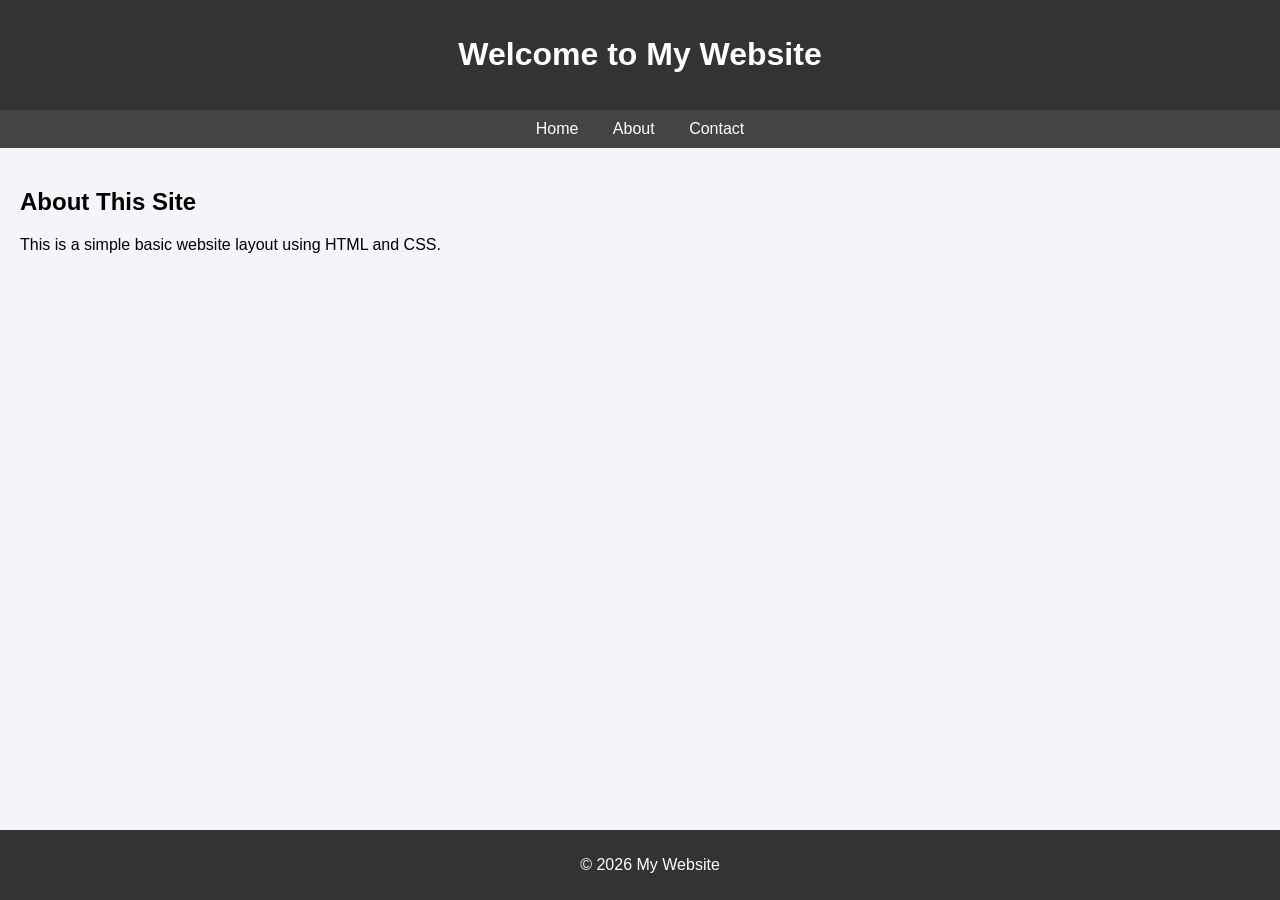
==== index.html @ cf583112 "Add basic HTML structure for website" ====
<!DOCTYPE html>
<html lang="en">
<head>
  <meta charset="UTF-8">
  <meta name="viewport" content="width=device-width, initial-scale=1.0">
  <title>My Basic Website</title>
  <style>
    body {
      font-family: Arial, sans-serif;
      margin: 0;
      background-color: #f4f4f9;
    }
    header {
      background: #333;
      color: #fff;
      padding: 15px;
      text-align: center;
    }
    nav {
      background: #444;
      padding: 10px;
      text-align: center;
    }
    nav a {
      color: #fff;
      margin: 0 15px;
      text-decoration: none;
    }
    nav a:hover {
      text-decoration: underline;
    }
    main {
      padding: 20px;
    }
    footer {
      background: #333;
      color: #fff;
      text-align: center;
      padding: 10px;
      position: fixed;
      bottom: 0;
      width: 100%;
    }
  </style>
</head>
<body>
  <header>
    <h1>Welcome to My Website</h1>
  </header>
  <nav>
    <a href="#">Home</a>
    <a href="#">About</a>
    <a href="#">Contact</a>
  </nav>
  <main>
    <h2>About This Site</h2>
    <p>This is a simple basic website layout using HTML and CSS.</p>
  </main>
  <footer>
    <p>&copy; 2026 My Website</p>
  </footer>
</body>
</html>
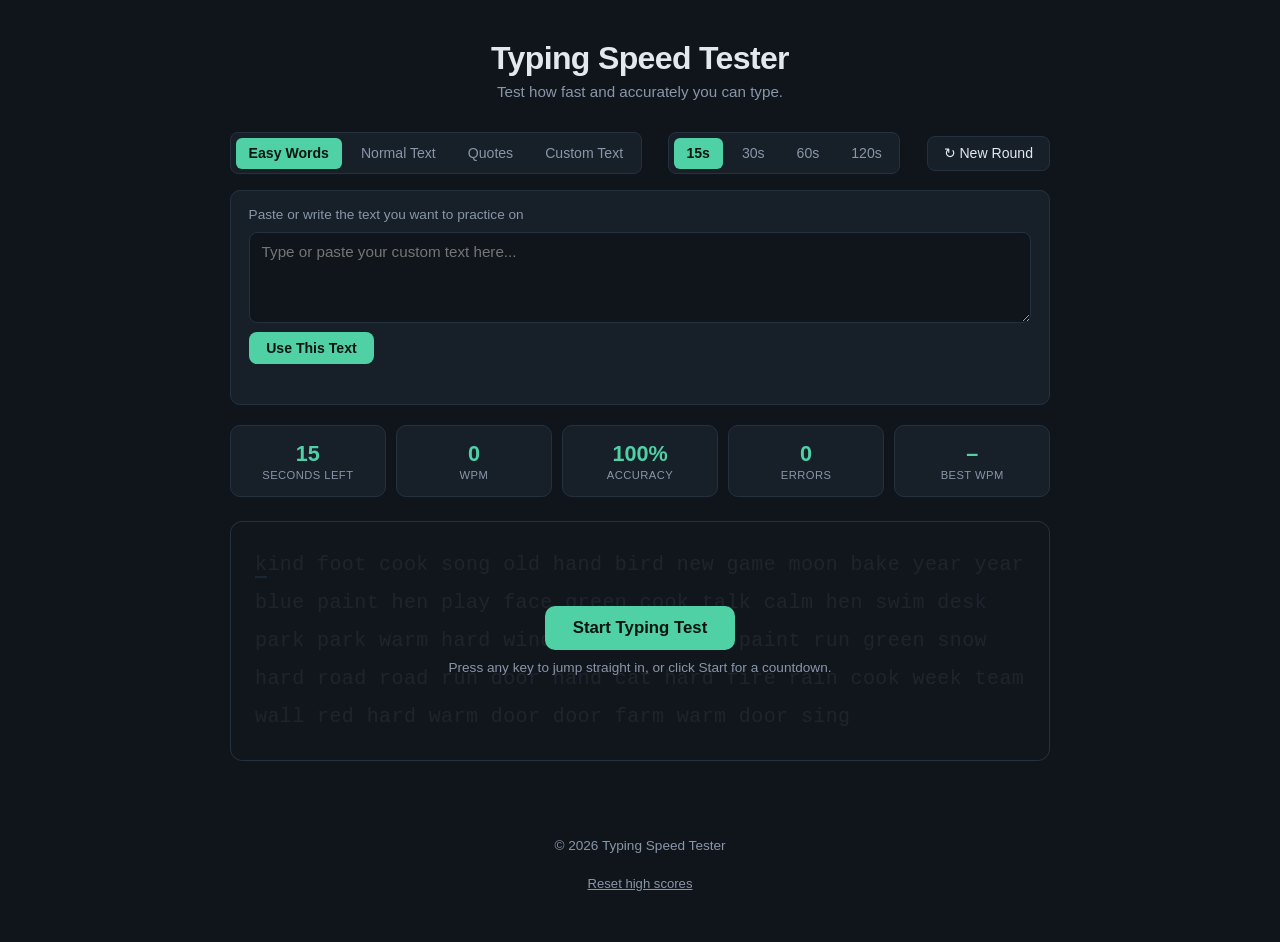
==== commit bd5a1369: "Optimization updated" ====
--- a/index.html
+++ b/index.html
@@ -3,61 +3,102 @@
 <head>
   <meta charset="UTF-8">
   <meta name="viewport" content="width=device-width, initial-scale=1.0">
-  <title>My Basic Website</title>
-  <style>
-    body {
-      font-family: Arial, sans-serif;
-      margin: 0;
-      background-color: #f4f4f9;
-    }
-    header {
-      background: #333;
-      color: #fff;
-      padding: 15px;
-      text-align: center;
-    }
-    nav {
-      background: #444;
-      padding: 10px;
-      text-align: center;
-    }
-    nav a {
-      color: #fff;
-      margin: 0 15px;
-      text-decoration: none;
-    }
-    nav a:hover {
-      text-decoration: underline;
-    }
-    main {
-      padding: 20px;
-    }
-    footer {
-      background: #333;
-      color: #fff;
-      text-align: center;
-      padding: 10px;
-      position: fixed;
-      bottom: 0;
-      width: 100%;
-    }
-  </style>
+  <title>Typing Speed Tester</title>
+  <link rel="stylesheet" href="style.css">
 </head>
 <body>
   <header>
-    <h1>Welcome to My Website</h1>
+    <h1>Typing Speed Tester</h1>
+    <p class="subtitle">Test how fast and accurately you can type.</p>
   </header>
-  <nav>
-    <a href="#">Home</a>
-    <a href="#">About</a>
-    <a href="#">Contact</a>
-  </nav>
+
   <main>
-    <h2>About This Site</h2>
-    <p>This is a simple basic website layout using HTML and CSS.</p>
+    <section class="setup-panel" aria-label="Test setup">
+      <div class="mode-select" id="mode-select" role="group" aria-label="Select typing mode">
+        <button class="mode-btn active" data-mode="easy" aria-pressed="true">Easy Words</button>
+        <button class="mode-btn" data-mode="normal" aria-pressed="false">Normal Text</button>
+        <button class="mode-btn" data-mode="quotes" aria-pressed="false">Quotes</button>
+        <button class="mode-btn" data-mode="custom" aria-pressed="false">Custom Text</button>
+      </div>
+
+      <div class="time-select" id="time-select" role="group" aria-label="Select time limit">
+        <button class="time-btn active" data-time="15" aria-pressed="true">15s</button>
+        <button class="time-btn" data-time="30" aria-pressed="false">30s</button>
+        <button class="time-btn" data-time="60" aria-pressed="false">60s</button>
+        <button class="time-btn" data-time="120" aria-pressed="false">120s</button>
+      </div>
+
+      <button id="restart-btn" title="Generate a new round">&#8635; New Round</button>
+    </section>
+
+    <section class="custom-panel" id="custom-panel" hidden>
+      <label for="custom-text-input">Paste or write the text you want to practice on</label>
+      <textarea id="custom-text-input" rows="4" placeholder="Type or paste your custom text here..."></textarea>
+      <button id="load-custom-btn">Use This Text</button>
+      <p class="field-hint" id="custom-hint" role="status"></p>
+    </section>
+
+    <section class="stats" aria-label="Live statistics">
+      <div class="stat">
+        <span class="stat-value" id="time-left">15</span>
+        <span class="stat-label" id="time-label">Seconds Left</span>
+      </div>
+      <div class="stat">
+        <span class="stat-value" id="wpm">0</span>
+        <span class="stat-label">WPM</span>
+      </div>
+      <div class="stat">
+        <span class="stat-value" id="accuracy">100%</span>
+        <span class="stat-label">Accuracy</span>
+      </div>
+      <div class="stat">
+        <span class="stat-value" id="errors">0</span>
+        <span class="stat-label">Errors</span>
+      </div>
+      <div class="stat">
+        <span class="stat-value" id="best-wpm">&ndash;</span>
+        <span class="stat-label">Best WPM</span>
+      </div>
+    </section>
+
+    <div id="sr-status" class="sr-only" role="status" aria-live="polite"></div>
+
+    <section class="typing-area" aria-label="Typing area">
+      <div class="text-wrapper" id="text-wrapper">
+        <p id="text-display" aria-hidden="true"></p>
+        <p id="quote-author" class="quote-author" hidden></p>
+        <label class="sr-only" for="text-input">Typing input. Type the displayed text as accurately as you can.</label>
+        <textarea id="text-input" spellcheck="false" autocomplete="off" autocapitalize="off" aria-describedby="sr-status"></textarea>
+
+        <div class="idle-overlay" id="idle-overlay">
+          <button id="start-btn" class="start-btn">Start Typing Test</button>
+          <p class="hint">Press any key to jump straight in, or click Start for a countdown.</p>
+        </div>
+
+        <div class="countdown-overlay" id="countdown-overlay" hidden aria-hidden="true">
+          <span id="countdown-number">3</span>
+        </div>
+      </div>
+    </section>
+
+    <section class="result" id="result" hidden aria-live="assertive">
+      <h2>Results</h2>
+      <p class="new-best-badge" id="new-best-badge" hidden>New Best!</p>
+      <div class="result-grid">
+        <div><span id="result-wpm">0</span><small>WPM</small></div>
+        <div><span id="result-accuracy">0%</span><small>Accuracy</small></div>
+        <div><span id="result-errors">0</span><small>Errors</small></div>
+        <div><span id="result-best">0</span><small>Best WPM</small></div>
+      </div>
+      <button id="try-again-btn">Try Again</button>
+    </section>
   </main>
+
   <footer>
-    <p>&copy; 2026 My Website</p>
+    <p>&copy; 2026 Typing Speed Tester</p>
+    <button id="reset-scores-btn" class="link-btn">Reset high scores</button>
   </footer>
+
+  <script src="script.js"></script>
 </body>
 </html>
--- a/style.css
+++ b/style.css
@@ -0,0 +1,468 @@
+:root {
+  --bg: #10151c;
+  --surface: #171f29;
+  --surface-raised: #1e2733;
+  --border: #263140;
+  --text: #e3e8ef;
+  --muted: #8996a8;
+  --accent: #4fd1a5;
+  --accent-strong: #38b98c;
+  --error: #f16565;
+  --correct: #4fd1a5;
+  --caret: #4fa8f1;
+  --focus-ring: #7cc7ff;
+}
+
+* {
+  box-sizing: border-box;
+}
+
+body {
+  margin: 0;
+  min-height: 100vh;
+  background: var(--bg);
+  color: var(--text);
+  font-family: "Segoe UI", Roboto, Helvetica, Arial, sans-serif;
+  display: flex;
+  flex-direction: column;
+  align-items: center;
+  padding: 2.5rem 1.25rem 3rem;
+}
+
+.sr-only {
+  position: absolute;
+  width: 1px;
+  height: 1px;
+  padding: 0;
+  margin: -1px;
+  overflow: hidden;
+  clip: rect(0, 0, 0, 0);
+  white-space: nowrap;
+  border: 0;
+}
+
+a:focus-visible,
+button:focus-visible,
+textarea:focus-visible,
+[tabindex]:focus-visible {
+  outline: 3px solid var(--focus-ring);
+  outline-offset: 2px;
+}
+
+header {
+  text-align: center;
+  margin-bottom: 2rem;
+}
+
+header h1 {
+  margin: 0 0 0.4rem;
+  font-size: 2rem;
+  letter-spacing: -0.02em;
+}
+
+.subtitle {
+  margin: 0;
+  color: var(--muted);
+  font-size: 0.95rem;
+}
+
+main {
+  width: 100%;
+  max-width: 820px;
+}
+
+.setup-panel {
+  display: flex;
+  align-items: center;
+  justify-content: space-between;
+  gap: 0.75rem;
+  margin-bottom: 1rem;
+  flex-wrap: wrap;
+}
+
+.mode-select,
+.time-select {
+  display: flex;
+  gap: 0.4rem;
+  background: var(--surface);
+  border: 1px solid var(--border);
+  border-radius: 8px;
+  padding: 0.3rem;
+  flex-wrap: wrap;
+}
+
+.mode-btn,
+.time-btn {
+  background: transparent;
+  border: none;
+  color: var(--muted);
+  padding: 0.45rem 0.8rem;
+  border-radius: 6px;
+  font-size: 0.88rem;
+  cursor: pointer;
+  transition: background 0.15s ease, color 0.15s ease;
+}
+
+.mode-btn:hover,
+.time-btn:hover {
+  color: var(--text);
+  background: rgba(255, 255, 255, 0.04);
+}
+
+.mode-btn.active,
+.time-btn.active {
+  background: var(--accent);
+  color: #0b1410;
+  font-weight: 600;
+}
+
+#restart-btn {
+  background: var(--surface);
+  border: 1px solid var(--border);
+  color: var(--text);
+  padding: 0.55rem 1rem;
+  border-radius: 8px;
+  cursor: pointer;
+  font-size: 0.88rem;
+  transition: border-color 0.15s ease, transform 0.1s ease;
+}
+
+#restart-btn:hover {
+  border-color: var(--accent);
+}
+
+#restart-btn:active {
+  transform: scale(0.97);
+}
+
+.custom-panel {
+  background: var(--surface);
+  border: 1px solid var(--border);
+  border-radius: 10px;
+  padding: 1rem 1.1rem;
+  margin-bottom: 1.25rem;
+  display: flex;
+  flex-direction: column;
+  gap: 0.6rem;
+}
+
+.custom-panel label {
+  font-size: 0.85rem;
+  color: var(--muted);
+}
+
+.custom-panel textarea {
+  width: 100%;
+  resize: vertical;
+  min-height: 5rem;
+  background: var(--bg);
+  border: 1px solid var(--border);
+  border-radius: 8px;
+  color: var(--text);
+  font-family: inherit;
+  font-size: 0.95rem;
+  padding: 0.65rem 0.75rem;
+}
+
+.custom-panel button {
+  align-self: flex-start;
+  background: var(--accent);
+  border: none;
+  color: #0b1410;
+  font-weight: 600;
+  padding: 0.5rem 1.1rem;
+  border-radius: 8px;
+  cursor: pointer;
+  font-size: 0.88rem;
+}
+
+.field-hint {
+  margin: 0;
+  font-size: 0.82rem;
+  color: var(--muted);
+  min-height: 1.1em;
+}
+
+.stats {
+  display: grid;
+  grid-template-columns: repeat(5, 1fr);
+  gap: 0.65rem;
+  margin-bottom: 1.5rem;
+}
+
+.stat {
+  background: var(--surface);
+  border: 1px solid var(--border);
+  border-radius: 10px;
+  padding: 0.9rem 0.4rem;
+  text-align: center;
+}
+
+.stat-value {
+  display: block;
+  font-size: 1.35rem;
+  font-weight: 700;
+  color: var(--accent);
+}
+
+.stat-label {
+  display: block;
+  font-size: 0.7rem;
+  color: var(--muted);
+  margin-top: 0.15rem;
+  text-transform: uppercase;
+  letter-spacing: 0.04em;
+}
+
+.typing-area {
+  margin-bottom: 1.5rem;
+}
+
+.text-wrapper {
+  position: relative;
+  background: var(--surface);
+  border: 1px solid var(--border);
+  border-radius: 12px;
+  padding: 1.5rem;
+  cursor: text;
+  transition: border-color 0.15s ease;
+}
+
+.text-wrapper:focus-within {
+  border-color: var(--caret);
+}
+
+.text-wrapper.disabled {
+  opacity: 0.5;
+  pointer-events: none;
+}
+
+#text-display {
+  margin: 0;
+  font-family: "Consolas", "Courier New", monospace;
+  font-size: 1.25rem;
+  line-height: 1.9;
+  letter-spacing: 0.02em;
+  color: var(--muted);
+  user-select: none;
+}
+
+#text-display .char {
+  border-bottom: 2px solid transparent;
+}
+
+#text-display .char.correct {
+  color: var(--correct);
+}
+
+#text-display .char.incorrect {
+  color: var(--error);
+  text-decoration: underline;
+  text-decoration-color: var(--error);
+}
+
+#text-display .char.current {
+  border-bottom: 2px solid var(--caret);
+}
+
+.quote-author {
+  margin: 0.75rem 0 0;
+  color: var(--muted);
+  font-style: italic;
+  font-size: 0.9rem;
+  text-align: right;
+}
+
+#text-input {
+  position: absolute;
+  opacity: 0;
+  width: 1px;
+  height: 1px;
+  top: 0;
+  left: 0;
+  resize: none;
+}
+
+.idle-overlay,
+.countdown-overlay {
+  position: absolute;
+  inset: 0;
+  border-radius: 12px;
+  background: rgba(16, 21, 28, 0.88);
+  display: flex;
+  flex-direction: column;
+  align-items: center;
+  justify-content: center;
+  gap: 0.6rem;
+  text-align: center;
+  padding: 1rem;
+}
+
+.idle-overlay[hidden],
+.countdown-overlay[hidden] {
+  display: none;
+}
+
+.start-btn {
+  background: var(--accent);
+  border: none;
+  color: #0b1410;
+  font-weight: 700;
+  padding: 0.75rem 1.75rem;
+  border-radius: 10px;
+  cursor: pointer;
+  font-size: 1.05rem;
+}
+
+.start-btn:hover {
+  background: var(--accent-strong);
+}
+
+.idle-overlay .hint {
+  margin: 0;
+  color: var(--muted);
+  font-size: 0.85rem;
+  max-width: 26rem;
+}
+
+.countdown-overlay #countdown-number {
+  font-size: 4rem;
+  font-weight: 800;
+  color: var(--accent);
+}
+
+.result {
+  margin-top: 1.5rem;
+  background: var(--surface);
+  border: 1px solid var(--border);
+  border-radius: 12px;
+  padding: 1.75rem;
+  text-align: center;
+}
+
+.result h2 {
+  margin: 0 0 0.5rem;
+}
+
+.new-best-badge {
+  display: inline-block;
+  margin: 0 0 1rem;
+  background: var(--accent);
+  color: #0b1410;
+  font-weight: 700;
+  font-size: 0.8rem;
+  text-transform: uppercase;
+  letter-spacing: 0.06em;
+  padding: 0.3rem 0.8rem;
+  border-radius: 999px;
+}
+
+.new-best-badge[hidden] {
+  display: none;
+}
+
+.result-grid {
+  display: flex;
+  justify-content: center;
+  gap: 2rem;
+  margin-bottom: 1.5rem;
+  flex-wrap: wrap;
+}
+
+.result-grid div {
+  background: var(--surface-raised);
+  border: 1px solid var(--border);
+  border-radius: 10px;
+  padding: 1rem 1.5rem;
+  display: flex;
+  flex-direction: column;
+  min-width: 6.5rem;
+}
+
+.result-grid span {
+  font-size: 2rem;
+  font-weight: 700;
+  color: var(--accent);
+}
+
+.result-grid small {
+  color: var(--muted);
+  text-transform: uppercase;
+  font-size: 0.72rem;
+  letter-spacing: 0.04em;
+  margin-top: 0.25rem;
+}
+
+#try-again-btn {
+  background: var(--accent);
+  border: none;
+  color: #0b1410;
+  font-weight: 600;
+  padding: 0.65rem 1.6rem;
+  border-radius: 8px;
+  cursor: pointer;
+  font-size: 0.95rem;
+}
+
+#try-again-btn:hover {
+  background: var(--accent-strong);
+}
+
+footer {
+  margin-top: 2.5rem;
+  color: var(--muted);
+  font-size: 0.85rem;
+  text-align: center;
+  display: flex;
+  flex-direction: column;
+  align-items: center;
+  gap: 0.4rem;
+}
+
+.link-btn {
+  background: none;
+  border: none;
+  color: var(--muted);
+  text-decoration: underline;
+  cursor: pointer;
+  font-size: 0.82rem;
+  padding: 0.2rem;
+}
+
+.link-btn:hover {
+  color: var(--error);
+}
+
+@media (max-width: 640px) {
+  .setup-panel {
+    flex-direction: column;
+    align-items: stretch;
+  }
+
+  .mode-select,
+  .time-select {
+    justify-content: center;
+  }
+
+  #restart-btn {
+    width: 100%;
+  }
+}
+
+@media (max-width: 500px) {
+  .stats {
+    grid-template-columns: repeat(2, 1fr);
+  }
+
+  #text-display {
+    font-size: 1.05rem;
+  }
+
+  .result-grid {
+    gap: 0.75rem;
+  }
+
+  .result-grid div {
+    min-width: 45%;
+  }
+}
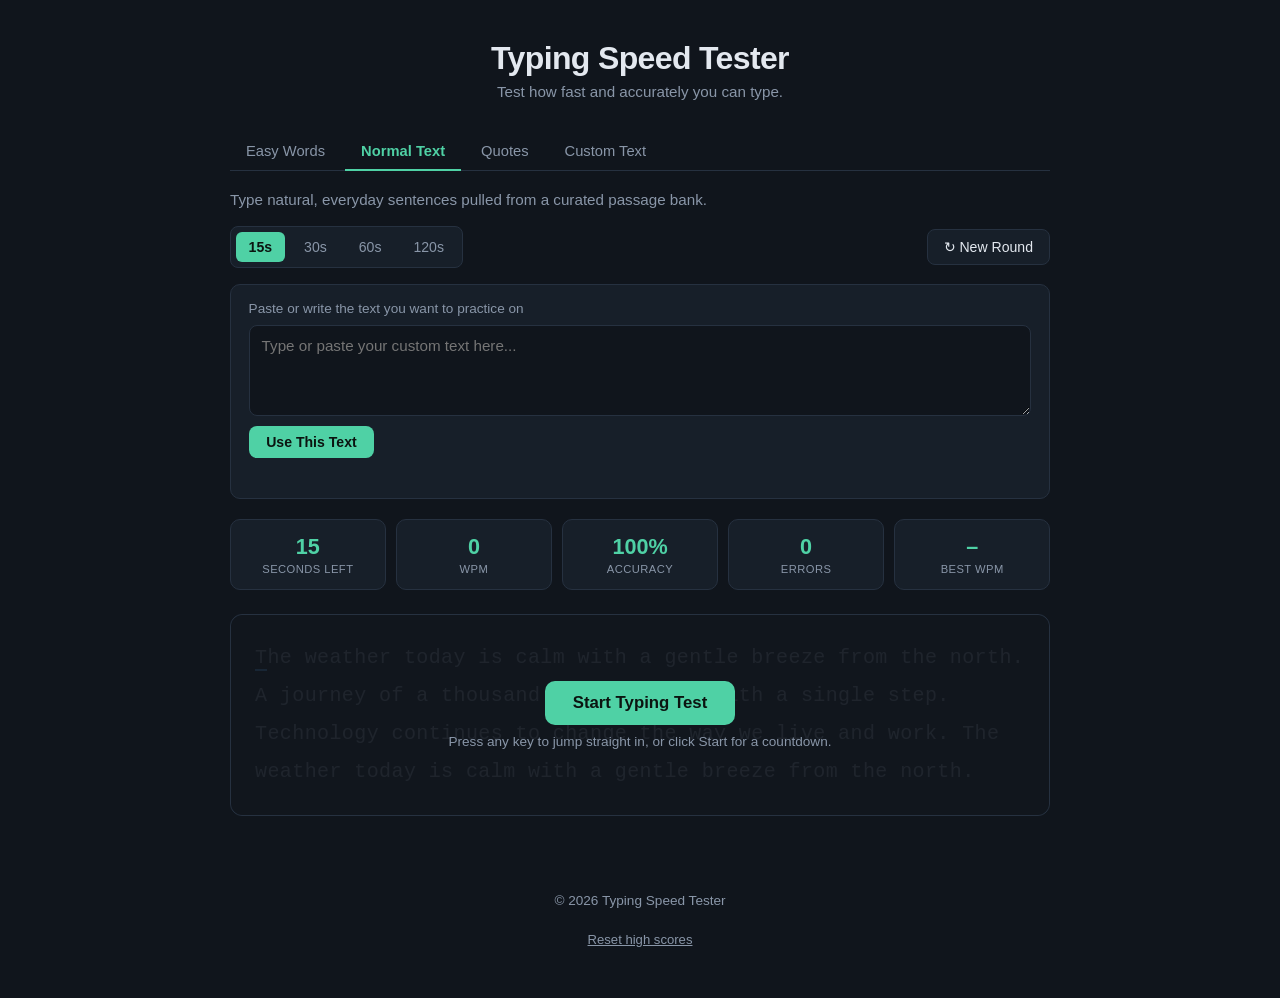
==== commit a45f0931: "Normal test is made default" ====
--- a/index.html
+++ b/index.html
@@ -13,84 +13,88 @@
   </header>
 
   <main>
-    <section class="setup-panel" aria-label="Test setup">
-      <div class="mode-select" id="mode-select" role="group" aria-label="Select typing mode">
-        <button class="mode-btn active" data-mode="easy" aria-pressed="true">Easy Words</button>
-        <button class="mode-btn" data-mode="normal" aria-pressed="false">Normal Text</button>
-        <button class="mode-btn" data-mode="quotes" aria-pressed="false">Quotes</button>
-        <button class="mode-btn" data-mode="custom" aria-pressed="false">Custom Text</button>
+    <nav class="tabs" id="mode-tabs" role="tablist" aria-label="Typing mode">
+      <button class="tab-btn" role="tab" id="tab-easy" data-mode="easy" aria-selected="false" tabindex="-1" aria-controls="mode-panel">Easy Words</button>
+      <button class="tab-btn" role="tab" id="tab-normal" data-mode="normal" aria-selected="true" tabindex="0" aria-controls="mode-panel">Normal Text</button>
+      <button class="tab-btn" role="tab" id="tab-quotes" data-mode="quotes" aria-selected="false" tabindex="-1" aria-controls="mode-panel">Quotes</button>
+      <button class="tab-btn" role="tab" id="tab-custom" data-mode="custom" aria-selected="false" tabindex="-1" aria-controls="mode-panel">Custom Text</button>
+    </nav>
+
+    <section class="mode-panel" id="mode-panel" role="tabpanel" aria-labelledby="tab-normal" tabindex="0">
+      <p class="mode-description" id="mode-description">Type natural, everyday sentences pulled from a curated passage bank.</p>
+
+      <div class="panel-controls">
+        <div class="time-select" id="time-select" role="group" aria-label="Select time limit">
+          <button class="time-btn active" data-time="15" aria-pressed="true">15s</button>
+          <button class="time-btn" data-time="30" aria-pressed="false">30s</button>
+          <button class="time-btn" data-time="60" aria-pressed="false">60s</button>
+          <button class="time-btn" data-time="120" aria-pressed="false">120s</button>
+        </div>
+
+        <button id="restart-btn" title="Generate a new round">&#8635; New Round</button>
       </div>
 
-      <div class="time-select" id="time-select" role="group" aria-label="Select time limit">
-        <button class="time-btn active" data-time="15" aria-pressed="true">15s</button>
-        <button class="time-btn" data-time="30" aria-pressed="false">30s</button>
-        <button class="time-btn" data-time="60" aria-pressed="false">60s</button>
-        <button class="time-btn" data-time="120" aria-pressed="false">120s</button>
+      <div class="custom-panel" id="custom-panel" hidden>
+        <label for="custom-text-input">Paste or write the text you want to practice on</label>
+        <textarea id="custom-text-input" rows="4" placeholder="Type or paste your custom text here..."></textarea>
+        <button id="load-custom-btn">Use This Text</button>
+        <p class="field-hint" id="custom-hint" role="status"></p>
       </div>
 
-      <button id="restart-btn" title="Generate a new round">&#8635; New Round</button>
-    </section>
-
-    <section class="custom-panel" id="custom-panel" hidden>
-      <label for="custom-text-input">Paste or write the text you want to practice on</label>
-      <textarea id="custom-text-input" rows="4" placeholder="Type or paste your custom text here..."></textarea>
-      <button id="load-custom-btn">Use This Text</button>
-      <p class="field-hint" id="custom-hint" role="status"></p>
-    </section>
-
-    <section class="stats" aria-label="Live statistics">
-      <div class="stat">
-        <span class="stat-value" id="time-left">15</span>
-        <span class="stat-label" id="time-label">Seconds Left</span>
-      </div>
-      <div class="stat">
-        <span class="stat-value" id="wpm">0</span>
-        <span class="stat-label">WPM</span>
-      </div>
-      <div class="stat">
-        <span class="stat-value" id="accuracy">100%</span>
-        <span class="stat-label">Accuracy</span>
-      </div>
-      <div class="stat">
-        <span class="stat-value" id="errors">0</span>
-        <span class="stat-label">Errors</span>
-      </div>
-      <div class="stat">
-        <span class="stat-value" id="best-wpm">&ndash;</span>
-        <span class="stat-label">Best WPM</span>
-      </div>
-    </section>
-
-    <div id="sr-status" class="sr-only" role="status" aria-live="polite"></div>
-
-    <section class="typing-area" aria-label="Typing area">
-      <div class="text-wrapper" id="text-wrapper">
-        <p id="text-display" aria-hidden="true"></p>
-        <p id="quote-author" class="quote-author" hidden></p>
-        <label class="sr-only" for="text-input">Typing input. Type the displayed text as accurately as you can.</label>
-        <textarea id="text-input" spellcheck="false" autocomplete="off" autocapitalize="off" aria-describedby="sr-status"></textarea>
-
-        <div class="idle-overlay" id="idle-overlay">
-          <button id="start-btn" class="start-btn">Start Typing Test</button>
-          <p class="hint">Press any key to jump straight in, or click Start for a countdown.</p>
+      <div class="stats" aria-label="Live statistics">
+        <div class="stat">
+          <span class="stat-value" id="time-left">15</span>
+          <span class="stat-label" id="time-label">Seconds Left</span>
         </div>
-
-        <div class="countdown-overlay" id="countdown-overlay" hidden aria-hidden="true">
-          <span id="countdown-number">3</span>
+        <div class="stat">
+          <span class="stat-value" id="wpm">0</span>
+          <span class="stat-label">WPM</span>
+        </div>
+        <div class="stat">
+          <span class="stat-value" id="accuracy">100%</span>
+          <span class="stat-label">Accuracy</span>
+        </div>
+        <div class="stat">
+          <span class="stat-value" id="errors">0</span>
+          <span class="stat-label">Errors</span>
+        </div>
+        <div class="stat">
+          <span class="stat-value" id="best-wpm">&ndash;</span>
+          <span class="stat-label">Best WPM</span>
         </div>
       </div>
-    </section>
 
-    <section class="result" id="result" hidden aria-live="assertive">
-      <h2>Results</h2>
-      <p class="new-best-badge" id="new-best-badge" hidden>New Best!</p>
-      <div class="result-grid">
-        <div><span id="result-wpm">0</span><small>WPM</small></div>
-        <div><span id="result-accuracy">0%</span><small>Accuracy</small></div>
-        <div><span id="result-errors">0</span><small>Errors</small></div>
-        <div><span id="result-best">0</span><small>Best WPM</small></div>
+      <div id="sr-status" class="sr-only" role="status" aria-live="polite"></div>
+
+      <div class="typing-area" aria-label="Typing area">
+        <div class="text-wrapper" id="text-wrapper">
+          <p id="text-display" aria-hidden="true"></p>
+          <p id="quote-author" class="quote-author" hidden></p>
+          <label class="sr-only" for="text-input">Typing input. Type the displayed text as accurately as you can.</label>
+          <textarea id="text-input" spellcheck="false" autocomplete="off" autocapitalize="off" aria-describedby="sr-status"></textarea>
+
+          <div class="idle-overlay" id="idle-overlay">
+            <button id="start-btn" class="start-btn">Start Typing Test</button>
+            <p class="hint">Press any key to jump straight in, or click Start for a countdown.</p>
+          </div>
+
+          <div class="countdown-overlay" id="countdown-overlay" hidden aria-hidden="true">
+            <span id="countdown-number">3</span>
+          </div>
+        </div>
       </div>
-      <button id="try-again-btn">Try Again</button>
+
+      <div class="result" id="result" hidden aria-live="assertive">
+        <h2>Results</h2>
+        <p class="new-best-badge" id="new-best-badge" hidden>New Best!</p>
+        <div class="result-grid">
+          <div><span id="result-wpm">0</span><small>WPM</small></div>
+          <div><span id="result-accuracy">0%</span><small>Accuracy</small></div>
+          <div><span id="result-errors">0</span><small>Errors</small></div>
+          <div><span id="result-best">0</span><small>Best WPM</small></div>
+        </div>
+        <button id="try-again-btn">Try Again</button>
+      </div>
     </section>
   </main>
 
--- a/style.css
+++ b/style.css
@@ -71,7 +71,63 @@
   max-width: 820px;
 }
 
-.setup-panel {
+.tabs {
+  display: flex;
+  gap: 0.25rem;
+  border-bottom: 1px solid var(--border);
+  margin-bottom: 1.25rem;
+  flex-wrap: wrap;
+}
+
+.tab-btn {
+  background: transparent;
+  border: none;
+  border-bottom: 2px solid transparent;
+  color: var(--muted);
+  padding: 0.65rem 1rem;
+  margin-bottom: -1px;
+  font-size: 0.92rem;
+  cursor: pointer;
+  transition: color 0.15s ease, border-color 0.15s ease, background 0.15s ease;
+}
+
+.tab-btn:hover {
+  color: var(--text);
+  background: rgba(255, 255, 255, 0.03);
+}
+
+.tab-btn[aria-selected="true"] {
+  color: var(--accent);
+  border-bottom-color: var(--accent);
+  font-weight: 600;
+}
+
+.mode-panel {
+  animation: panel-in 0.22s ease;
+}
+
+.mode-panel.panel-fade {
+  animation: panel-in 0.22s ease;
+}
+
+@keyframes panel-in {
+  from {
+    opacity: 0;
+    transform: translateY(6px);
+  }
+  to {
+    opacity: 1;
+    transform: translateY(0);
+  }
+}
+
+.mode-description {
+  margin: 0 0 1.1rem;
+  color: var(--muted);
+  font-size: 0.95rem;
+}
+
+.panel-controls {
   display: flex;
   align-items: center;
   justify-content: space-between;
@@ -80,7 +136,6 @@
   flex-wrap: wrap;
 }
 
-.mode-select,
 .time-select {
   display: flex;
   gap: 0.4rem;
@@ -91,7 +146,6 @@
   flex-wrap: wrap;
 }
 
-.mode-btn,
 .time-btn {
   background: transparent;
   border: none;
@@ -103,13 +157,11 @@
   transition: background 0.15s ease, color 0.15s ease;
 }
 
-.mode-btn:hover,
 .time-btn:hover {
   color: var(--text);
   background: rgba(255, 255, 255, 0.04);
 }
 
-.mode-btn.active,
 .time-btn.active {
   background: var(--accent);
   color: #0b1410;
@@ -434,12 +486,21 @@
 }
 
 @media (max-width: 640px) {
-  .setup-panel {
+  .tabs {
+    justify-content: center;
+  }
+
+  .tab-btn {
+    flex: 1 1 auto;
+    text-align: center;
+    padding: 0.6rem 0.5rem;
+  }
+
+  .panel-controls {
     flex-direction: column;
     align-items: stretch;
   }
 
-  .mode-select,
   .time-select {
     justify-content: center;
   }
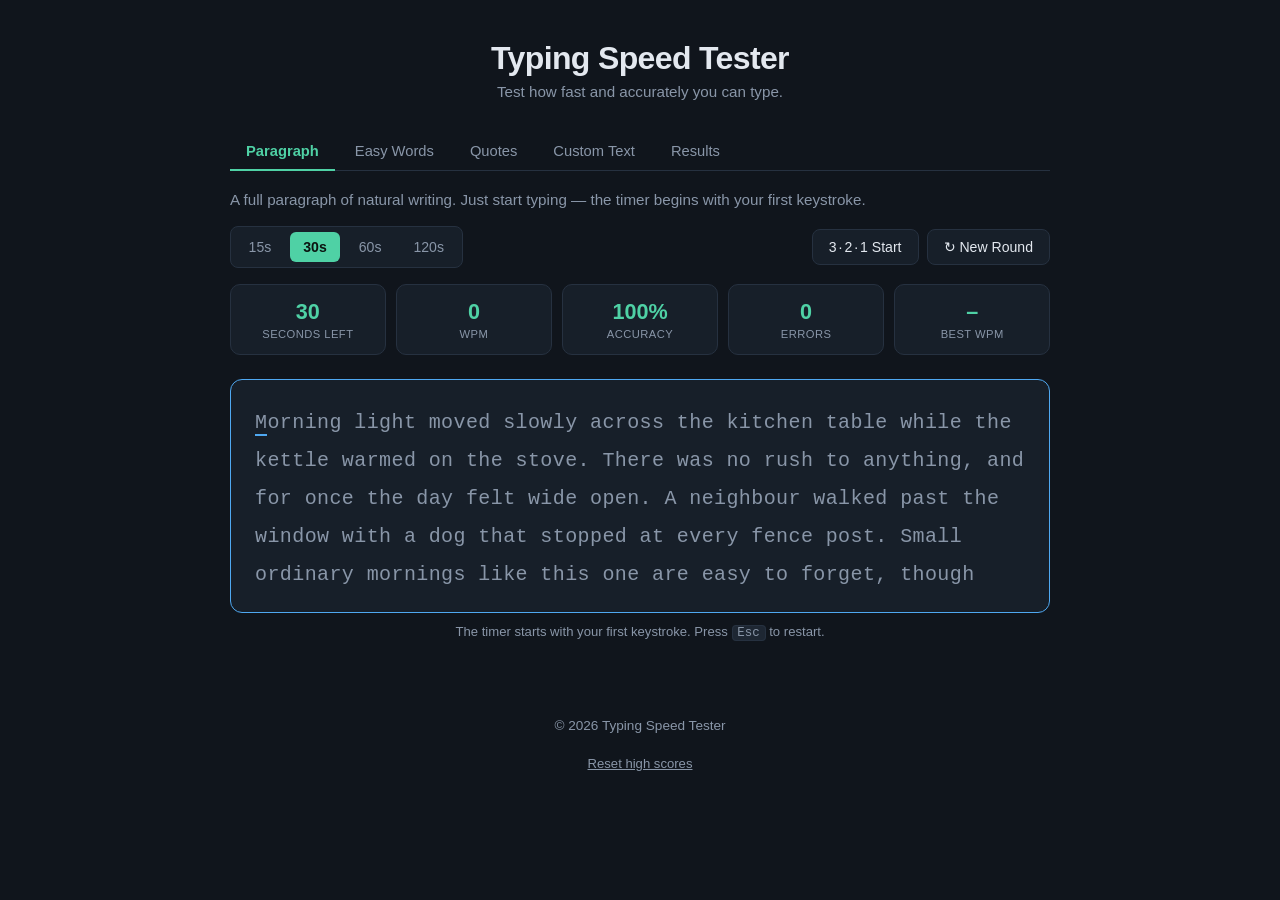
==== commit e552a5cd: "Added Results page" ====
--- a/index.html
+++ b/index.html
@@ -3,98 +3,27 @@
 <head>
   <meta charset="UTF-8">
   <meta name="viewport" content="width=device-width, initial-scale=1.0">
-  <title>Typing Speed Tester</title>
+  <title>Paragraph — Typing Speed Tester</title>
   <link rel="stylesheet" href="style.css">
 </head>
-<body>
+<body data-mode="normal">
   <header>
     <h1>Typing Speed Tester</h1>
     <p class="subtitle">Test how fast and accurately you can type.</p>
   </header>
 
+  <nav class="tabs" aria-label="Typing modes">
+    <a class="tab-btn" href="index.html" aria-current="page">Paragraph</a>
+    <a class="tab-btn" href="easy-words.html">Easy Words</a>
+    <a class="tab-btn" href="quotes.html">Quotes</a>
+    <a class="tab-btn" href="custom-text.html">Custom Text</a>
+    <a class="tab-btn" href="results.html">Results</a>
+  </nav>
+
   <main>
-    <nav class="tabs" id="mode-tabs" role="tablist" aria-label="Typing mode">
-      <button class="tab-btn" role="tab" id="tab-easy" data-mode="easy" aria-selected="false" tabindex="-1" aria-controls="mode-panel">Easy Words</button>
-      <button class="tab-btn" role="tab" id="tab-normal" data-mode="normal" aria-selected="true" tabindex="0" aria-controls="mode-panel">Normal Text</button>
-      <button class="tab-btn" role="tab" id="tab-quotes" data-mode="quotes" aria-selected="false" tabindex="-1" aria-controls="mode-panel">Quotes</button>
-      <button class="tab-btn" role="tab" id="tab-custom" data-mode="custom" aria-selected="false" tabindex="-1" aria-controls="mode-panel">Custom Text</button>
-    </nav>
-
-    <section class="mode-panel" id="mode-panel" role="tabpanel" aria-labelledby="tab-normal" tabindex="0">
-      <p class="mode-description" id="mode-description">Type natural, everyday sentences pulled from a curated passage bank.</p>
-
-      <div class="panel-controls">
-        <div class="time-select" id="time-select" role="group" aria-label="Select time limit">
-          <button class="time-btn active" data-time="15" aria-pressed="true">15s</button>
-          <button class="time-btn" data-time="30" aria-pressed="false">30s</button>
-          <button class="time-btn" data-time="60" aria-pressed="false">60s</button>
-          <button class="time-btn" data-time="120" aria-pressed="false">120s</button>
-        </div>
-
-        <button id="restart-btn" title="Generate a new round">&#8635; New Round</button>
-      </div>
-
-      <div class="custom-panel" id="custom-panel" hidden>
-        <label for="custom-text-input">Paste or write the text you want to practice on</label>
-        <textarea id="custom-text-input" rows="4" placeholder="Type or paste your custom text here..."></textarea>
-        <button id="load-custom-btn">Use This Text</button>
-        <p class="field-hint" id="custom-hint" role="status"></p>
-      </div>
-
-      <div class="stats" aria-label="Live statistics">
-        <div class="stat">
-          <span class="stat-value" id="time-left">15</span>
-          <span class="stat-label" id="time-label">Seconds Left</span>
-        </div>
-        <div class="stat">
-          <span class="stat-value" id="wpm">0</span>
-          <span class="stat-label">WPM</span>
-        </div>
-        <div class="stat">
-          <span class="stat-value" id="accuracy">100%</span>
-          <span class="stat-label">Accuracy</span>
-        </div>
-        <div class="stat">
-          <span class="stat-value" id="errors">0</span>
-          <span class="stat-label">Errors</span>
-        </div>
-        <div class="stat">
-          <span class="stat-value" id="best-wpm">&ndash;</span>
-          <span class="stat-label">Best WPM</span>
-        </div>
-      </div>
-
-      <div id="sr-status" class="sr-only" role="status" aria-live="polite"></div>
-
-      <div class="typing-area" aria-label="Typing area">
-        <div class="text-wrapper" id="text-wrapper">
-          <p id="text-display" aria-hidden="true"></p>
-          <p id="quote-author" class="quote-author" hidden></p>
-          <label class="sr-only" for="text-input">Typing input. Type the displayed text as accurately as you can.</label>
-          <textarea id="text-input" spellcheck="false" autocomplete="off" autocapitalize="off" aria-describedby="sr-status"></textarea>
-
-          <div class="idle-overlay" id="idle-overlay">
-            <button id="start-btn" class="start-btn">Start Typing Test</button>
-            <p class="hint">Press any key to jump straight in, or click Start for a countdown.</p>
-          </div>
-
-          <div class="countdown-overlay" id="countdown-overlay" hidden aria-hidden="true">
-            <span id="countdown-number">3</span>
-          </div>
-        </div>
-      </div>
-
-      <div class="result" id="result" hidden aria-live="assertive">
-        <h2>Results</h2>
-        <p class="new-best-badge" id="new-best-badge" hidden>New Best!</p>
-        <div class="result-grid">
-          <div><span id="result-wpm">0</span><small>WPM</small></div>
-          <div><span id="result-accuracy">0%</span><small>Accuracy</small></div>
-          <div><span id="result-errors">0</span><small>Errors</small></div>
-          <div><span id="result-best">0</span><small>Best WPM</small></div>
-        </div>
-        <button id="try-again-btn">Try Again</button>
-      </div>
+    <section class="mode-panel">
+      <p class="mode-description">A full paragraph of natural writing. Just start typing — the timer begins with your first keystroke.</p>
+      <div id="practice-root"></div>
     </section>
   </main>
 
--- a/style.css
+++ b/style.css
@@ -77,6 +77,8 @@
   border-bottom: 1px solid var(--border);
   margin-bottom: 1.25rem;
   flex-wrap: wrap;
+  width: 100%;
+  max-width: 820px;
 }
 
 .tab-btn {
@@ -88,6 +90,7 @@
   margin-bottom: -1px;
   font-size: 0.92rem;
   cursor: pointer;
+  text-decoration: none;
   transition: color 0.15s ease, border-color 0.15s ease, background 0.15s ease;
 }
 
@@ -96,17 +99,13 @@
   background: rgba(255, 255, 255, 0.03);
 }
 
-.tab-btn[aria-selected="true"] {
+.tab-btn[aria-current="page"] {
   color: var(--accent);
   border-bottom-color: var(--accent);
   font-weight: 600;
 }
 
 .mode-panel {
-  animation: panel-in 0.22s ease;
-}
-
-.mode-panel.panel-fade {
   animation: panel-in 0.22s ease;
 }
 
@@ -168,7 +167,14 @@
   font-weight: 600;
 }
 
-#restart-btn {
+.control-actions {
+  display: flex;
+  gap: 0.5rem;
+  flex-wrap: wrap;
+}
+
+#restart-btn,
+#countdown-btn {
   background: var(--surface);
   border: 1px solid var(--border);
   color: var(--text);
@@ -179,11 +185,13 @@
   transition: border-color 0.15s ease, transform 0.1s ease;
 }
 
-#restart-btn:hover {
+#restart-btn:hover,
+#countdown-btn:hover {
   border-color: var(--accent);
 }
 
-#restart-btn:active {
+#restart-btn:active,
+#countdown-btn:active {
   transform: scale(0.97);
 }
 
@@ -290,6 +298,7 @@
 }
 
 #text-display {
+  position: relative;
   margin: 0;
   font-family: "Consolas", "Courier New", monospace;
   font-size: 1.25rem;
@@ -297,6 +306,9 @@
   letter-spacing: 0.02em;
   color: var(--muted);
   user-select: none;
+  max-height: 11.5rem;
+  overflow-y: auto;
+  scrollbar-width: thin;
 }
 
 #text-display .char {
@@ -335,46 +347,49 @@
   resize: none;
 }
 
-.idle-overlay,
 .countdown-overlay {
   position: absolute;
   inset: 0;
   border-radius: 12px;
   background: rgba(16, 21, 28, 0.88);
   display: flex;
-  flex-direction: column;
   align-items: center;
   justify-content: center;
-  gap: 0.6rem;
   text-align: center;
   padding: 1rem;
 }
 
-.idle-overlay[hidden],
 .countdown-overlay[hidden] {
   display: none;
 }
 
-.start-btn {
-  background: var(--accent);
-  border: none;
-  color: #0b1410;
-  font-weight: 700;
-  padding: 0.75rem 1.75rem;
-  border-radius: 10px;
-  cursor: pointer;
-  font-size: 1.05rem;
-}
-
-.start-btn:hover {
-  background: var(--accent-strong);
-}
-
-.idle-overlay .hint {
-  margin: 0;
-  color: var(--muted);
-  font-size: 0.85rem;
-  max-width: 26rem;
+.typing-hint {
+  margin: 0.7rem 0 0;
+  color: var(--muted);
+  font-size: 0.82rem;
+  text-align: center;
+  min-height: 1.2em;
+}
+
+.typing-hint kbd {
+  font-family: "Consolas", "Courier New", monospace;
+  background: var(--surface-raised);
+  border: 1px solid var(--border);
+  border-radius: 4px;
+  padding: 0 0.3rem;
+  font-size: 0.78rem;
+}
+
+.typing-hint .focus-note {
+  display: none;
+}
+
+.text-wrapper:not(:focus-within) ~ .typing-hint .focus-note {
+  display: inline;
+}
+
+.text-wrapper:not(:focus-within) ~ .typing-hint .type-note {
+  display: none;
 }
 
 .countdown-overlay #countdown-number {
@@ -383,22 +398,9 @@
   color: var(--accent);
 }
 
-.result {
-  margin-top: 1.5rem;
-  background: var(--surface);
-  border: 1px solid var(--border);
-  border-radius: 12px;
-  padding: 1.75rem;
-  text-align: center;
-}
-
-.result h2 {
-  margin: 0 0 0.5rem;
-}
-
 .new-best-badge {
   display: inline-block;
-  margin: 0 0 1rem;
+  margin: 0;
   background: var(--accent);
   color: #0b1410;
   font-weight: 700;
@@ -413,51 +415,172 @@
   display: none;
 }
 
-.result-grid {
-  display: flex;
-  justify-content: center;
-  gap: 2rem;
-  margin-bottom: 1.5rem;
+/* Results page */
+
+.results-heading {
+  display: flex;
+  align-items: flex-start;
+  justify-content: space-between;
+  gap: 1rem;
   flex-wrap: wrap;
-}
-
-.result-grid div {
-  background: var(--surface-raised);
+  margin-bottom: 1rem;
+}
+
+.results-heading h2 {
+  margin: 0 0 0.3rem;
+  font-size: 1.5rem;
+}
+
+.results-heading .mode-description {
+  margin: 0;
+}
+
+.summary-grid {
+  display: grid;
+  grid-template-columns: repeat(6, 1fr);
+  gap: 0.65rem;
+  margin-bottom: 1.25rem;
+}
+
+.summary-card {
+  background: var(--surface);
   border: 1px solid var(--border);
   border-radius: 10px;
-  padding: 1rem 1.5rem;
-  display: flex;
-  flex-direction: column;
-  min-width: 6.5rem;
-}
-
-.result-grid span {
-  font-size: 2rem;
+  padding: 0.9rem 0.4rem;
+  text-align: center;
+}
+
+.summary-card.highlight {
+  border-color: var(--accent);
+}
+
+.summary-value {
+  display: block;
+  font-size: 1.35rem;
   font-weight: 700;
   color: var(--accent);
-}
-
-.result-grid small {
-  color: var(--muted);
-  text-transform: uppercase;
-  font-size: 0.72rem;
-  letter-spacing: 0.04em;
-  margin-top: 0.25rem;
-}
-
-#try-again-btn {
+  white-space: nowrap;
+}
+
+.summary-card.highlight .summary-value {
+  font-size: 1.8rem;
+}
+
+.chart-card {
+  margin: 0 0 1.25rem;
+  background: var(--surface);
+  border: 1px solid var(--border);
+  border-radius: 12px;
+  padding: 1rem 1.1rem 0.75rem;
+}
+
+.chart-card figcaption {
+  display: flex;
+  align-items: center;
+  justify-content: space-between;
+  gap: 0.5rem 1rem;
+  flex-wrap: wrap;
+  margin-bottom: 0.5rem;
+}
+
+.chart-card h3 {
+  margin: 0;
+  font-size: 1rem;
+}
+
+.chart-legend {
+  display: flex;
+  gap: 1rem;
+  color: var(--muted);
+  font-size: 0.8rem;
+}
+
+.legend-item {
+  display: inline-flex;
+  align-items: center;
+  gap: 0.35rem;
+}
+
+.swatch {
+  display: inline-block;
+  width: 12px;
+  height: 12px;
+  border-radius: 3px;
+}
+
+.swatch-line {
   background: var(--accent);
-  border: none;
+}
+
+.swatch-error {
+  background: var(--error);
+}
+
+.swatch-bar {
+  background: var(--surface-raised);
+  border: 1px solid var(--muted);
+}
+
+.chart-box {
+  position: relative;
+  height: 260px;
+}
+
+.chart-box canvas {
+  display: block;
+}
+
+.result-actions {
+  display: flex;
+  justify-content: center;
+  gap: 0.75rem;
+  flex-wrap: wrap;
+}
+
+.primary-link {
+  display: inline-block;
+  background: var(--accent);
   color: #0b1410;
   font-weight: 600;
   padding: 0.65rem 1.6rem;
   border-radius: 8px;
+  text-decoration: none;
+  font-size: 0.95rem;
+}
+
+.primary-link:hover {
+  background: var(--accent-strong);
+}
+
+.secondary-btn {
+  background: var(--surface);
+  border: 1px solid var(--border);
+  color: var(--text);
+  padding: 0.65rem 1.2rem;
+  border-radius: 8px;
   cursor: pointer;
-  font-size: 0.95rem;
-}
-
-#try-again-btn:hover {
-  background: var(--accent-strong);
+  font-size: 0.9rem;
+}
+
+.secondary-btn:hover {
+  border-color: var(--error);
+}
+
+.empty-card {
+  background: var(--surface);
+  border: 1px solid var(--border);
+  border-radius: 12px;
+  padding: 2.5rem 1.5rem;
+  text-align: center;
+}
+
+.empty-card h2 {
+  margin: 0 0 0.5rem;
+}
+
+.empty-card p {
+  margin: 0 0 1.25rem;
+  color: var(--muted);
 }
 
 footer {
@@ -519,11 +642,19 @@
     font-size: 1.05rem;
   }
 
-  .result-grid {
-    gap: 0.75rem;
-  }
-
-  .result-grid div {
-    min-width: 45%;
-  }
-}
+  .chart-box {
+    height: 220px;
+  }
+}
+
+@media (max-width: 720px) {
+  .summary-grid {
+    grid-template-columns: repeat(3, 1fr);
+  }
+}
+
+@media (max-width: 420px) {
+  .summary-grid {
+    grid-template-columns: repeat(2, 1fr);
+  }
+}
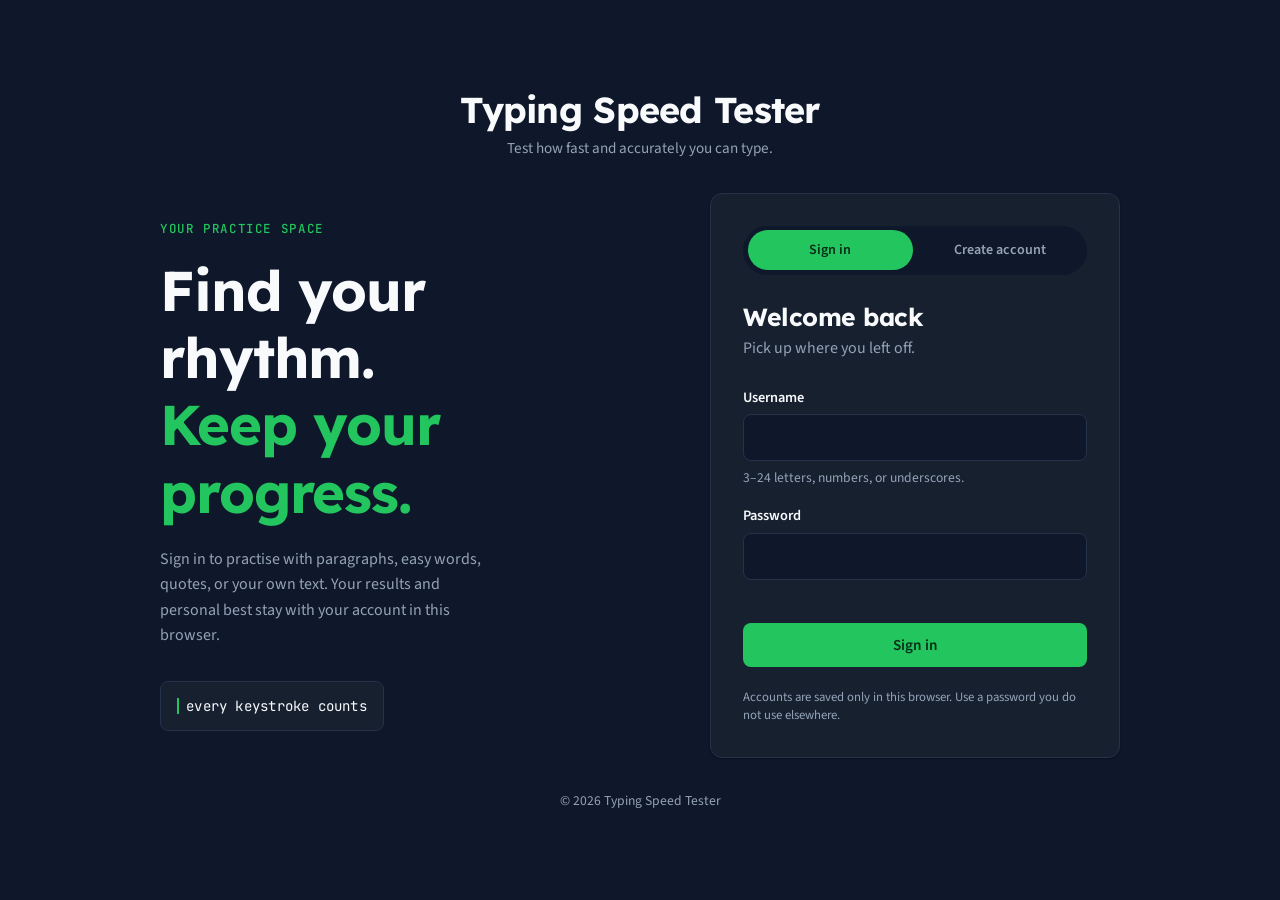
==== commit 8d02bf76: "Added login page" ====
--- a/index.html
+++ b/index.html
@@ -1,14 +1,23 @@
 <!DOCTYPE html>
 <html lang="en">
+
 <head>
   <meta charset="UTF-8">
   <meta name="viewport" content="width=device-width, initial-scale=1.0">
   <title>Paragraph — Typing Speed Tester</title>
+  <link rel="preconnect" href="https://fonts.googleapis.com">
+  <link rel="preconnect" href="https://fonts.gstatic.com" crossorigin>
+  <link rel="stylesheet"
+    href="https://fonts.googleapis.com/css2?family=Lexend:wght@400;500;600;700&family=Source+Sans+3:wght@400;600&family=JetBrains+Mono:wght@400;500&display=swap">
   <link rel="stylesheet" href="style.css">
 </head>
+
 <body data-mode="normal">
   <header>
-    <h1>Typing Speed Tester</h1>
+    <div class="brand">
+
+      <h1>Typing Speed Tester</h1>
+    </div>
     <p class="subtitle">Test how fast and accurately you can type.</p>
   </header>
 
@@ -22,7 +31,8 @@
 
   <main>
     <section class="mode-panel">
-      <p class="mode-description">A full paragraph of natural writing. Just start typing — the timer begins with your first keystroke.</p>
+      <p class="mode-description">A full paragraph of natural writing. Just start typing — the timer begins with your
+        first keystroke.</p>
       <div id="practice-root"></div>
     </section>
   </main>
@@ -32,6 +42,8 @@
     <button id="reset-scores-btn" class="link-btn">Reset high scores</button>
   </footer>
 
+  <script src="auth.js"></script>
   <script src="script.js"></script>
 </body>
+
 </html>
--- a/style.css
+++ b/style.css
@@ -1,17 +1,57 @@
+/* ======================================================================
+   Typing Speed Tester - stylesheet
+   Student project: plain CSS only, no frameworks.
+
+   Sections:
+   1. Design tokens (colours, fonts, spacing)
+   2. Base + helpers
+   3. Header and navigation
+   4. Mode panel (description + controls)
+   5. Custom text box
+   6. Live stats
+   7. Typing area
+   8. Results page
+   9. Footer
+   10. Responsive + reduced motion
+   ====================================================================== */
+
+/* ---------- 1. Design tokens ------------------------------------------ */
+
 :root {
-  --bg: #10151c;
-  --surface: #171f29;
-  --surface-raised: #1e2733;
-  --border: #263140;
-  --text: #e3e8ef;
-  --muted: #8996a8;
-  --accent: #4fd1a5;
-  --accent-strong: #38b98c;
-  --error: #f16565;
-  --correct: #4fd1a5;
-  --caret: #4fa8f1;
+  /* Colours. The chart script reads --accent, --error, --muted, --border
+     and --surface-raised, so those five must stay plain hex values. */
+  --bg: #0f172a;
+  --surface: #16202f;
+  --surface-raised: #1e293b;
+  --border: #24324a;
+  --text: #f8fafc;
+  --muted: #94a3b8;
+  --accent: #22c55e;
+  --accent-strong: #16a34a;
+  --accent-soft: rgba(34, 197, 94, 0.12);
+  --on-accent: #052e16;
+  --error: #f87171;
+  --highlight: #f59e0b;
   --focus-ring: #7cc7ff;
-}
+
+  /* Fonts */
+  --font-heading: "Lexend", "Segoe UI", system-ui, sans-serif;
+  --font-body: "Source Sans 3", "Segoe UI", system-ui, sans-serif;
+  --font-mono: "JetBrains Mono", "Consolas", "Courier New", monospace;
+
+  /* Spacing steps (multiples of 8px) */
+  --space-1: 0.5rem;
+  --space-2: 1rem;
+  --space-3: 1.5rem;
+  --space-4: 2rem;
+
+  --radius: 12px;
+  --radius-sm: 8px;
+  --shadow: 0 1px 2px rgba(0, 0, 0, 0.3);
+  --page-width: 860px;
+}
+
+/* ---------- 2. Base + helpers ---------------------------------------- */
 
 * {
   box-sizing: border-box;
@@ -22,13 +62,22 @@
   min-height: 100vh;
   background: var(--bg);
   color: var(--text);
-  font-family: "Segoe UI", Roboto, Helvetica, Arial, sans-serif;
+  font-family: var(--font-body);
+  font-size: 16px;
+  line-height: 1.6;
   display: flex;
   flex-direction: column;
   align-items: center;
-  padding: 2.5rem 1.25rem 3rem;
-}
-
+  padding: var(--space-4) var(--space-2) var(--space-4);
+}
+
+h1, h2, h3 {
+  font-family: var(--font-heading);
+  letter-spacing: -0.02em;
+  line-height: 1.2;
+}
+
+/* Hidden from the screen but still read by screen readers. */
 .sr-only {
   position: absolute;
   width: 1px;
@@ -43,21 +92,43 @@
 
 a:focus-visible,
 button:focus-visible,
+input:focus-visible,
 textarea:focus-visible,
 [tabindex]:focus-visible {
   outline: 3px solid var(--focus-ring);
   outline-offset: 2px;
 }
 
+main {
+  width: 100%;
+  max-width: var(--page-width);
+}
+
+/* ---------- 3. Header and navigation --------------------------------- */
+
 header {
   text-align: center;
-  margin-bottom: 2rem;
+  margin-bottom: var(--space-3);
+}
+
+.brand {
+  display: inline-flex;
+  align-items: center;
+  gap: 0.6rem;
+  margin-bottom: 0.3rem;
+}
+
+.brand-mark {
+  width: 34px;
+  height: 34px;
+  color: var(--accent);
+  flex-shrink: 0;
 }
 
 header h1 {
-  margin: 0 0 0.4rem;
-  font-size: 2rem;
-  letter-spacing: -0.02em;
+  margin: 0;
+  font-size: clamp(1.6rem, 5vw, 2.25rem);
+  font-weight: 700;
 }
 
 .subtitle {
@@ -66,81 +137,108 @@
   font-size: 0.95rem;
 }
 
-main {
+/* Keep protected pages out of view until the local session is checked. */
+body:not(.auth-ready):not(.login-page) > * {
+  visibility: hidden;
+}
+
+.account-bar {
+  display: flex;
+  align-items: center;
+  justify-content: center;
+  gap: 0.8rem;
+  margin-top: 0.65rem;
+  color: var(--muted);
+  font-size: 0.85rem;
+}
+
+.account-signout {
+  border: 0;
+  background: none;
+  color: var(--accent);
+  font: inherit;
+  cursor: pointer;
+  text-decoration: underline;
+  text-underline-offset: 3px;
+}
+
+.account-signout:hover { color: var(--text); }
+
+/* Navigation is a row of pills so the current page is obvious. */
+.tabs {
+  display: flex;
+  gap: 0.3rem;
+  flex-wrap: wrap;
+  justify-content: center;
   width: 100%;
-  max-width: 820px;
-}
-
-.tabs {
-  display: flex;
-  gap: 0.25rem;
-  border-bottom: 1px solid var(--border);
-  margin-bottom: 1.25rem;
-  flex-wrap: wrap;
-  width: 100%;
-  max-width: 820px;
+  max-width: var(--page-width);
+  background: var(--surface);
+  border: 1px solid var(--border);
+  border-radius: 999px;
+  padding: 0.35rem;
+  margin-bottom: var(--space-3);
 }
 
 .tab-btn {
-  background: transparent;
-  border: none;
-  border-bottom: 2px solid transparent;
-  color: var(--muted);
-  padding: 0.65rem 1rem;
-  margin-bottom: -1px;
-  font-size: 0.92rem;
+  flex: 1 1 auto;
+  text-align: center;
+  padding: 0.5rem 0.9rem;
+  border-radius: 999px;
+  color: var(--muted);
+  text-decoration: none;
+  font-size: 0.9rem;
+  font-weight: 500;
   cursor: pointer;
-  text-decoration: none;
-  transition: color 0.15s ease, border-color 0.15s ease, background 0.15s ease;
+  transition: color 0.2s ease, background 0.2s ease;
 }
 
 .tab-btn:hover {
   color: var(--text);
-  background: rgba(255, 255, 255, 0.03);
+  background: rgba(255, 255, 255, 0.05);
 }
 
 .tab-btn[aria-current="page"] {
-  color: var(--accent);
-  border-bottom-color: var(--accent);
+  background: var(--accent);
+  color: var(--on-accent);
   font-weight: 600;
 }
 
+/* ---------- 4. Mode panel -------------------------------------------- */
+
 .mode-panel {
-  animation: panel-in 0.22s ease;
+  animation: panel-in 0.25s ease;
 }
 
 @keyframes panel-in {
-  from {
-    opacity: 0;
-    transform: translateY(6px);
-  }
-  to {
-    opacity: 1;
-    transform: translateY(0);
-  }
+  from { opacity: 0; transform: translateY(6px); }
+  to   { opacity: 1; transform: translateY(0); }
 }
 
 .mode-description {
-  margin: 0 0 1.1rem;
-  color: var(--muted);
-  font-size: 0.95rem;
+  margin: 0 0 var(--space-3);
+  color: var(--muted);
+  font-size: 1rem;
+  max-width: 62ch;
 }
 
 .panel-controls {
   display: flex;
   align-items: center;
   justify-content: space-between;
-  gap: 0.75rem;
-  margin-bottom: 1rem;
+  gap: var(--space-1);
+  margin-bottom: var(--space-2);
   flex-wrap: wrap;
+  /* Fixed height so the rows below stay put on pages that hide the
+     time buttons (Quotes and Custom Text). */
+  min-height: 46px;
 }
 
 .time-select {
   display: flex;
-  gap: 0.4rem;
-  background: var(--surface);
-  border: 1px solid var(--border);
-  border-radius: 8px;
+  gap: 0.3rem;
+  background: var(--surface);
+  border: 1px solid var(--border);
+  border-radius: var(--radius-sm);
   padding: 0.3rem;
   flex-wrap: wrap;
 }
@@ -149,27 +247,29 @@
   background: transparent;
   border: none;
   color: var(--muted);
-  padding: 0.45rem 0.8rem;
+  font-family: inherit;
+  padding: 0.5rem 0.9rem;
   border-radius: 6px;
   font-size: 0.88rem;
+  min-height: 40px;
   cursor: pointer;
-  transition: background 0.15s ease, color 0.15s ease;
+  transition: background 0.2s ease, color 0.2s ease;
 }
 
 .time-btn:hover {
   color: var(--text);
-  background: rgba(255, 255, 255, 0.04);
+  background: rgba(255, 255, 255, 0.05);
 }
 
 .time-btn.active {
-  background: var(--accent);
-  color: #0b1410;
+  background: var(--accent-soft);
+  color: var(--accent);
   font-weight: 600;
 }
 
 .control-actions {
   display: flex;
-  gap: 0.5rem;
+  gap: var(--space-1);
   flex-wrap: wrap;
 }
 
@@ -178,118 +278,147 @@
   background: var(--surface);
   border: 1px solid var(--border);
   color: var(--text);
+  font-family: inherit;
   padding: 0.55rem 1rem;
-  border-radius: 8px;
+  min-height: 40px;
+  border-radius: var(--radius-sm);
   cursor: pointer;
   font-size: 0.88rem;
-  transition: border-color 0.15s ease, transform 0.1s ease;
+  transition: border-color 0.2s ease, background 0.2s ease;
 }
 
 #restart-btn:hover,
 #countdown-btn:hover {
   border-color: var(--accent);
-}
-
-#restart-btn:active,
-#countdown-btn:active {
-  transform: scale(0.97);
-}
+  background: var(--surface-raised);
+}
+
+/* ---------- 5. Custom text box --------------------------------------- */
 
 .custom-panel {
   background: var(--surface);
   border: 1px solid var(--border);
-  border-radius: 10px;
-  padding: 1rem 1.1rem;
-  margin-bottom: 1.25rem;
+  border-radius: var(--radius);
+  padding: var(--space-2);
+  margin-bottom: var(--space-3);
   display: flex;
   flex-direction: column;
   gap: 0.6rem;
 }
 
 .custom-panel label {
-  font-size: 0.85rem;
-  color: var(--muted);
+  font-size: 0.9rem;
+  font-weight: 600;
 }
 
 .custom-panel textarea {
   width: 100%;
   resize: vertical;
-  min-height: 5rem;
+  min-height: 6rem;
   background: var(--bg);
   border: 1px solid var(--border);
-  border-radius: 8px;
+  border-radius: var(--radius-sm);
   color: var(--text);
   font-family: inherit;
-  font-size: 0.95rem;
-  padding: 0.65rem 0.75rem;
+  font-size: 1rem;
+  padding: 0.7rem 0.8rem;
+}
+
+.custom-panel textarea:focus {
+  border-color: var(--accent);
 }
 
 .custom-panel button {
   align-self: flex-start;
   background: var(--accent);
   border: none;
-  color: #0b1410;
+  color: var(--on-accent);
+  font-family: inherit;
   font-weight: 600;
-  padding: 0.5rem 1.1rem;
-  border-radius: 8px;
+  padding: 0.6rem 1.2rem;
+  min-height: 40px;
+  border-radius: var(--radius-sm);
   cursor: pointer;
-  font-size: 0.88rem;
+  font-size: 0.9rem;
+  transition: background 0.2s ease;
+}
+
+.custom-panel button:hover {
+  background: var(--accent-strong);
 }
 
 .field-hint {
   margin: 0;
-  font-size: 0.82rem;
-  color: var(--muted);
-  min-height: 1.1em;
-}
+  font-size: 0.85rem;
+  color: var(--muted);
+  min-height: 1.2em;
+}
+
+/* ---------- 6. Live stats -------------------------------------------- */
 
 .stats {
   display: grid;
   grid-template-columns: repeat(5, 1fr);
-  gap: 0.65rem;
-  margin-bottom: 1.5rem;
+  gap: 0.5rem;
+  margin-bottom: var(--space-3);
 }
 
 .stat {
   background: var(--surface);
   border: 1px solid var(--border);
-  border-radius: 10px;
-  padding: 0.9rem 0.4rem;
+  border-radius: var(--radius);
+  padding: 0.85rem 0.4rem;
   text-align: center;
+}
+
+/* WPM is the number people care about most, so it gets the accent border. */
+.stat-primary {
+  border-color: var(--accent);
+  background: var(--accent-soft);
 }
 
 .stat-value {
   display: block;
-  font-size: 1.35rem;
+  font-family: var(--font-heading);
+  font-size: 1.4rem;
   font-weight: 700;
+  color: var(--text);
+  font-variant-numeric: tabular-nums;
+}
+
+.stat-primary .stat-value {
   color: var(--accent);
+  font-size: 1.7rem;
 }
 
 .stat-label {
   display: block;
   font-size: 0.7rem;
   color: var(--muted);
-  margin-top: 0.15rem;
+  margin-top: 0.1rem;
   text-transform: uppercase;
-  letter-spacing: 0.04em;
-}
+  letter-spacing: 0.06em;
+}
+
+/* ---------- 7. Typing area ------------------------------------------- */
 
 .typing-area {
-  margin-bottom: 1.5rem;
+  margin-bottom: var(--space-3);
 }
 
 .text-wrapper {
   position: relative;
   background: var(--surface);
   border: 1px solid var(--border);
-  border-radius: 12px;
-  padding: 1.5rem;
+  border-radius: var(--radius);
+  padding: var(--space-3);
   cursor: text;
-  transition: border-color 0.15s ease;
+  box-shadow: var(--shadow);
+  transition: border-color 0.2s ease;
 }
 
 .text-wrapper:focus-within {
-  border-color: var(--caret);
+  border-color: var(--accent);
 }
 
 .text-wrapper.disabled {
@@ -300,13 +429,16 @@
 #text-display {
   position: relative;
   margin: 0;
-  font-family: "Consolas", "Courier New", monospace;
-  font-size: 1.25rem;
-  line-height: 1.9;
-  letter-spacing: 0.02em;
+  font-family: var(--font-mono);
+  font-size: 1.3rem;
+  line-height: 2;
+  /* Untyped text stays readable (contrast above 4.5:1), typed text turns brighter. */
   color: var(--muted);
   user-select: none;
-  max-height: 11.5rem;
+  /* Reserve about three lines so a short quote and a long paragraph
+     give the box the same height and nothing jumps between pages. */
+  min-height: 7.8rem;
+  max-height: 12rem;
   overflow-y: auto;
   scrollbar-width: thin;
 }
@@ -316,27 +448,34 @@
 }
 
 #text-display .char.correct {
-  color: var(--correct);
+  color: var(--text);
 }
 
 #text-display .char.incorrect {
   color: var(--error);
-  text-decoration: underline;
-  text-decoration-color: var(--error);
-}
-
+  background: rgba(248, 113, 113, 0.14);
+  border-radius: 2px;
+}
+
+/* The blinking underline acts as the caret. */
 #text-display .char.current {
-  border-bottom: 2px solid var(--caret);
+  border-bottom-color: var(--accent);
+  animation: caret 1s steps(1) infinite;
+}
+
+@keyframes caret {
+  50% { border-bottom-color: transparent; }
 }
 
 .quote-author {
-  margin: 0.75rem 0 0;
+  margin: var(--space-1) 0 0;
   color: var(--muted);
   font-style: italic;
   font-size: 0.9rem;
   text-align: right;
 }
 
+/* The real input is invisible; the styled text above shows progress. */
 #text-input {
   position: absolute;
   opacity: 0;
@@ -350,149 +489,154 @@
 .countdown-overlay {
   position: absolute;
   inset: 0;
-  border-radius: 12px;
-  background: rgba(16, 21, 28, 0.88);
+  border-radius: var(--radius);
+  background: rgba(15, 23, 42, 0.9);
   display: flex;
   align-items: center;
   justify-content: center;
-  text-align: center;
-  padding: 1rem;
 }
 
 .countdown-overlay[hidden] {
   display: none;
 }
 
+.countdown-overlay #countdown-number {
+  font-family: var(--font-heading);
+  font-size: 4rem;
+  font-weight: 700;
+  color: var(--accent);
+}
+
 .typing-hint {
   margin: 0.7rem 0 0;
   color: var(--muted);
-  font-size: 0.82rem;
+  font-size: 0.85rem;
   text-align: center;
-  min-height: 1.2em;
+  min-height: 1.3em;
 }
 
 .typing-hint kbd {
-  font-family: "Consolas", "Courier New", monospace;
+  font-family: var(--font-mono);
   background: var(--surface-raised);
   border: 1px solid var(--border);
   border-radius: 4px;
-  padding: 0 0.3rem;
-  font-size: 0.78rem;
-}
-
+  padding: 0.1rem 0.35rem;
+  font-size: 0.8rem;
+}
+
+/* Swap the hint depending on whether the typing box has focus. */
 .typing-hint .focus-note {
   display: none;
 }
 
 .text-wrapper:not(:focus-within) ~ .typing-hint .focus-note {
   display: inline;
+  color: var(--highlight);
 }
 
 .text-wrapper:not(:focus-within) ~ .typing-hint .type-note {
   display: none;
 }
 
-.countdown-overlay #countdown-number {
-  font-size: 4rem;
-  font-weight: 800;
-  color: var(--accent);
+/* ---------- 8. Results page ------------------------------------------ */
+
+.results-heading {
+  display: flex;
+  align-items: flex-start;
+  justify-content: space-between;
+  gap: var(--space-2);
+  flex-wrap: wrap;
+  margin-bottom: var(--space-2);
+}
+
+.results-heading h2 {
+  margin: 0 0 0.25rem;
+  font-size: 1.6rem;
+}
+
+.results-heading .mode-description {
+  margin: 0;
+  font-size: 0.9rem;
 }
 
 .new-best-badge {
   display: inline-block;
   margin: 0;
-  background: var(--accent);
-  color: #0b1410;
+  background: var(--highlight);
+  color: #1c1204;
   font-weight: 700;
-  font-size: 0.8rem;
+  font-size: 0.78rem;
   text-transform: uppercase;
   letter-spacing: 0.06em;
-  padding: 0.3rem 0.8rem;
+  padding: 0.35rem 0.85rem;
   border-radius: 999px;
 }
 
 .new-best-badge[hidden] {
   display: none;
-}
-
-/* Results page */
-
-.results-heading {
-  display: flex;
-  align-items: flex-start;
-  justify-content: space-between;
-  gap: 1rem;
-  flex-wrap: wrap;
-  margin-bottom: 1rem;
-}
-
-.results-heading h2 {
-  margin: 0 0 0.3rem;
-  font-size: 1.5rem;
-}
-
-.results-heading .mode-description {
-  margin: 0;
 }
 
 .summary-grid {
   display: grid;
   grid-template-columns: repeat(6, 1fr);
-  gap: 0.65rem;
-  margin-bottom: 1.25rem;
+  gap: 0.5rem;
+  margin-bottom: var(--space-3);
 }
 
 .summary-card {
   background: var(--surface);
   border: 1px solid var(--border);
-  border-radius: 10px;
+  border-radius: var(--radius);
   padding: 0.9rem 0.4rem;
   text-align: center;
 }
 
 .summary-card.highlight {
   border-color: var(--accent);
+  background: var(--accent-soft);
 }
 
 .summary-value {
   display: block;
+  font-family: var(--font-heading);
   font-size: 1.35rem;
   font-weight: 700;
+  white-space: nowrap;
+  font-variant-numeric: tabular-nums;
+}
+
+.summary-card.highlight .summary-value {
   color: var(--accent);
-  white-space: nowrap;
-}
-
-.summary-card.highlight .summary-value {
-  font-size: 1.8rem;
+  font-size: 1.9rem;
 }
 
 .chart-card {
-  margin: 0 0 1.25rem;
-  background: var(--surface);
-  border: 1px solid var(--border);
-  border-radius: 12px;
-  padding: 1rem 1.1rem 0.75rem;
+  margin: 0 0 var(--space-3);
+  background: var(--surface);
+  border: 1px solid var(--border);
+  border-radius: var(--radius);
+  padding: var(--space-2) var(--space-2) 0.75rem;
 }
 
 .chart-card figcaption {
   display: flex;
   align-items: center;
   justify-content: space-between;
-  gap: 0.5rem 1rem;
+  gap: 0.5rem var(--space-2);
   flex-wrap: wrap;
-  margin-bottom: 0.5rem;
+  margin-bottom: 0.6rem;
 }
 
 .chart-card h3 {
   margin: 0;
-  font-size: 1rem;
+  font-size: 1.05rem;
 }
 
 .chart-legend {
   display: flex;
-  gap: 1rem;
-  color: var(--muted);
-  font-size: 0.8rem;
+  gap: var(--space-2);
+  color: var(--muted);
+  font-size: 0.82rem;
 }
 
 .legend-item {
@@ -508,14 +652,8 @@
   border-radius: 3px;
 }
 
-.swatch-line {
-  background: var(--accent);
-}
-
-.swatch-error {
-  background: var(--error);
-}
-
+.swatch-line { background: var(--accent); }
+.swatch-error { background: var(--error); }
 .swatch-bar {
   background: var(--surface-raised);
   border: 1px solid var(--muted);
@@ -533,19 +671,20 @@
 .result-actions {
   display: flex;
   justify-content: center;
-  gap: 0.75rem;
+  gap: var(--space-1);
   flex-wrap: wrap;
 }
 
 .primary-link {
   display: inline-block;
   background: var(--accent);
-  color: #0b1410;
+  color: var(--on-accent);
   font-weight: 600;
-  padding: 0.65rem 1.6rem;
-  border-radius: 8px;
+  padding: 0.7rem 1.6rem;
+  border-radius: var(--radius-sm);
   text-decoration: none;
   font-size: 0.95rem;
+  transition: background 0.2s ease;
 }
 
 .primary-link:hover {
@@ -556,67 +695,189 @@
   background: var(--surface);
   border: 1px solid var(--border);
   color: var(--text);
-  padding: 0.65rem 1.2rem;
-  border-radius: 8px;
+  font-family: inherit;
+  padding: 0.7rem 1.2rem;
+  border-radius: var(--radius-sm);
   cursor: pointer;
   font-size: 0.9rem;
+  transition: border-color 0.2s ease;
 }
 
 .secondary-btn:hover {
   border-color: var(--error);
+  color: var(--error);
 }
 
 .empty-card {
   background: var(--surface);
   border: 1px solid var(--border);
-  border-radius: 12px;
-  padding: 2.5rem 1.5rem;
+  border-radius: var(--radius);
+  padding: var(--space-4) var(--space-3);
   text-align: center;
 }
 
 .empty-card h2 {
-  margin: 0 0 0.5rem;
+  margin: 0 0 var(--space-1);
 }
 
 .empty-card p {
-  margin: 0 0 1.25rem;
-  color: var(--muted);
-}
+  margin: 0 0 var(--space-2);
+  color: var(--muted);
+}
+
+/* ---------- 9. Footer ------------------------------------------------- */
 
 footer {
-  margin-top: 2.5rem;
+  margin-top: var(--space-4);
   color: var(--muted);
   font-size: 0.85rem;
   text-align: center;
   display: flex;
   flex-direction: column;
   align-items: center;
-  gap: 0.4rem;
+  gap: 0.3rem;
+}
+
+footer p {
+  margin: 0;
 }
 
 .link-btn {
   background: none;
   border: none;
   color: var(--muted);
+  font-family: inherit;
   text-decoration: underline;
   cursor: pointer;
   font-size: 0.82rem;
-  padding: 0.2rem;
+  padding: 0.3rem;
 }
 
 .link-btn:hover {
   color: var(--error);
 }
 
-@media (max-width: 640px) {
-  .tabs {
-    justify-content: center;
-  }
-
-  .tab-btn {
-    flex: 1 1 auto;
-    text-align: center;
-    padding: 0.6rem 0.5rem;
+/* ---------- 10. Responsive + reduced motion --------------------------- */
+
+/* ---------- Login ------------------------------------------------------ */
+
+.login-page { justify-content: center; }
+.login-page header { margin-bottom: var(--space-4); }
+.login-layout {
+  max-width: 960px;
+  display: grid;
+  grid-template-columns: 1fr minmax(320px, 410px);
+  align-items: center;
+  gap: clamp(2rem, 6vw, 5rem);
+}
+.login-eyebrow {
+  color: var(--accent);
+  font-family: var(--font-mono);
+  font-size: 0.78rem;
+  font-weight: 500;
+  letter-spacing: 0.13em;
+  margin: 0 0 1.1rem;
+}
+.login-intro h2 {
+  font-size: clamp(2.2rem, 4.5vw, 3.5rem);
+  margin: 0 0 1.3rem;
+}
+.login-intro h2 span { color: var(--accent); }
+.login-intro > p:not(.login-eyebrow) {
+  color: var(--muted);
+  max-width: 42ch;
+  margin: 0;
+}
+.login-preview {
+  display: inline-flex;
+  gap: 0.45rem;
+  align-items: center;
+  margin-top: 2rem;
+  padding: 0.8rem 1rem;
+  border: 1px solid var(--border);
+  border-radius: var(--radius-sm);
+  background: var(--surface);
+  color: var(--text);
+  font-family: var(--font-mono);
+  font-size: 0.88rem;
+  letter-spacing: 0.015em;
+}
+.preview-cursor {
+  width: 2px;
+  height: 1.15em;
+  background: var(--accent);
+  animation: preview-caret 1s steps(1) infinite;
+}
+@keyframes preview-caret { 50% { opacity: 0; } }
+.login-card {
+  border: 1px solid var(--border);
+  border-radius: var(--radius);
+  background: var(--surface);
+  padding: clamp(1.5rem, 4vw, 2rem);
+  box-shadow: var(--shadow);
+}
+.login-switch {
+  display: flex;
+  gap: 0.3rem;
+  padding: 0.3rem;
+  border-radius: 999px;
+  background: var(--bg);
+  margin-bottom: 1.7rem;
+}
+.login-switch button {
+  flex: 1;
+  border: 0;
+  border-radius: 999px;
+  padding: 0.5rem 0.6rem;
+  min-height: 40px;
+  background: transparent;
+  color: var(--muted);
+  font: 600 0.88rem var(--font-body);
+  cursor: pointer;
+}
+.login-switch button.active { color: var(--on-accent); background: var(--accent); }
+.login-card h2 { font-size: 1.55rem; margin: 0 0 0.25rem; }
+.login-support { color: var(--muted); margin: 0 0 1.5rem; }
+.login-card form { display: flex; flex-direction: column; }
+.login-card label { font-size: 0.9rem; font-weight: 600; margin-bottom: 0.35rem; }
+.login-card input {
+  width: 100%;
+  min-height: 44px;
+  border: 1px solid var(--border);
+  border-radius: var(--radius-sm);
+  padding: 0.6rem 0.8rem;
+  background: var(--bg);
+  color: var(--text);
+  font: inherit;
+}
+.login-card input:focus { border-color: var(--accent); }
+.login-card .field-hint { min-height: 0; margin: 0.35rem 0 1rem; }
+.login-card #password, .login-card #confirm-password { margin-bottom: 0.6rem; }
+.login-card #confirm-wrap:not([hidden]) { display: flex; flex-direction: column; }
+.form-message { color: var(--error); min-height: 1.5rem; margin: 0 0 0.6rem; font-size: 0.88rem; }
+.login-submit {
+  min-height: 44px;
+  border: 0;
+  border-radius: var(--radius-sm);
+  background: var(--accent);
+  color: var(--on-accent);
+  font: 600 0.95rem var(--font-body);
+  cursor: pointer;
+}
+.login-submit:hover { background: var(--accent-strong); }
+.login-submit:disabled { opacity: 0.6; cursor: wait; }
+.login-local-note { color: var(--muted); font-size: 0.8rem; margin: 1.3rem 0 0; line-height: 1.45; }
+
+@media (max-width: 720px) {
+  .login-layout { grid-template-columns: 1fr; max-width: 480px; gap: 2rem; }
+  .login-intro { text-align: center; }
+  .login-intro > p:not(.login-eyebrow) { margin: 0 auto; }
+  .login-preview { margin-top: 1.25rem; }
+}
+
+@media (max-width: 720px) {
+  .summary-grid {
+    grid-template-columns: repeat(3, 1fr);
   }
 
   .panel-controls {
@@ -628,28 +889,32 @@
     justify-content: center;
   }
 
-  #restart-btn {
-    width: 100%;
-  }
-}
-
-@media (max-width: 500px) {
+  .control-actions button {
+    flex: 1 1 auto;
+  }
+}
+
+@media (max-width: 560px) {
+  body {
+    padding: var(--space-3) var(--space-1) var(--space-3);
+  }
+
   .stats {
     grid-template-columns: repeat(2, 1fr);
   }
 
   #text-display {
     font-size: 1.05rem;
+    line-height: 1.9;
   }
 
   .chart-box {
     height: 220px;
   }
-}
-
-@media (max-width: 720px) {
-  .summary-grid {
-    grid-template-columns: repeat(3, 1fr);
+
+  .tab-btn {
+    font-size: 0.82rem;
+    padding: 0.5rem 0.6rem;
   }
 }
 
@@ -658,3 +923,18 @@
     grid-template-columns: repeat(2, 1fr);
   }
 }
+
+/* Users who prefer less motion get no animations. */
+@media (prefers-reduced-motion: reduce) {
+  *,
+  *::before,
+  *::after {
+    animation-duration: 0.01ms !important;
+    animation-iteration-count: 1 !important;
+    transition-duration: 0.01ms !important;
+  }
+
+  #text-display .char.current {
+    border-bottom-color: var(--accent);
+  }
+}
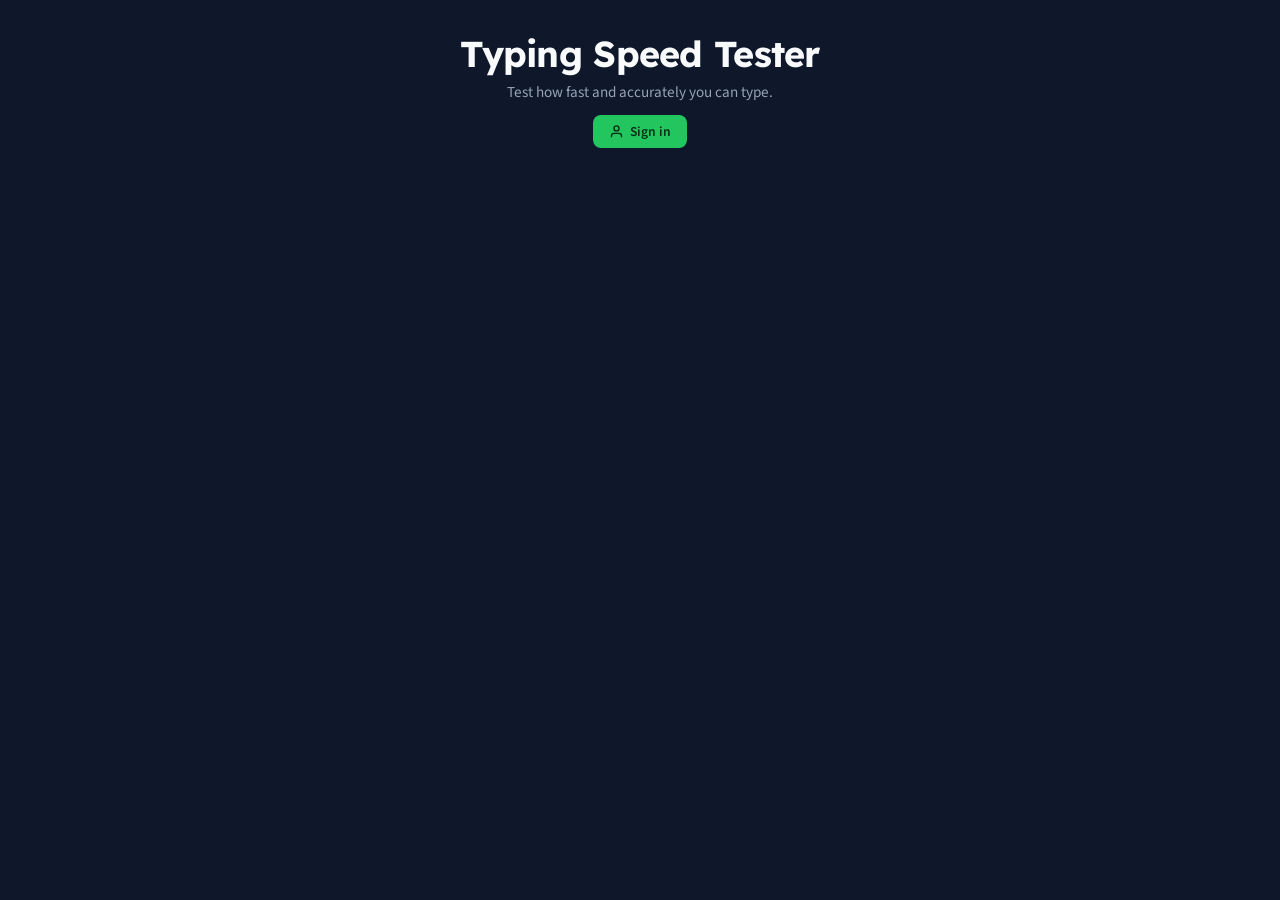
==== commit c8fa964e: "SignIn" ====
--- a/index.html
+++ b/index.html
@@ -42,6 +42,7 @@
     <button id="reset-scores-btn" class="link-btn">Reset high scores</button>
   </footer>
 
+  <script src="signin-modal.js"></script>
   <script src="auth.js"></script>
   <script src="script.js"></script>
 </body>
--- a/style.css
+++ b/style.css
@@ -137,8 +137,10 @@
   font-size: 0.95rem;
 }
 
-/* Keep protected pages out of view until the local session is checked. */
-body:not(.auth-ready):not(.login-page) > * {
+/* Keep protected pages out of view until the local session is checked.
+   The header and the sign-in modal overlay are always visible so the
+   user can see the "Sign in" button and interact with the modal. */
+body:not(.auth-ready):not(.login-page) > *:not(header):not(#signin-modal-overlay) {
   visibility: hidden;
 }
 
@@ -924,6 +926,255 @@
   }
 }
 
+/* ---------- 11. Sign-in modal ------------------------------------------ */
+
+#signin-modal-overlay {
+  position: fixed;
+  inset: 0;
+  z-index: 9999;
+  display: flex;
+  align-items: center;
+  justify-content: center;
+  padding: var(--space-2);
+  opacity: 0;
+  pointer-events: none;
+  transition: opacity 0.25s ease;
+}
+
+#signin-modal-overlay.sm-visible {
+  opacity: 1;
+  pointer-events: auto;
+}
+
+.sm-backdrop {
+  position: absolute;
+  inset: 0;
+  background: rgba(9, 14, 27, 0.75);
+  backdrop-filter: blur(6px);
+  -webkit-backdrop-filter: blur(6px);
+}
+
+.sm-card {
+  position: relative;
+  z-index: 1;
+  width: 100%;
+  max-width: 420px;
+  background: var(--surface);
+  border: 1px solid var(--border);
+  border-radius: calc(var(--radius) + 4px);
+  padding: clamp(1.5rem, 5vw, 2.25rem);
+  box-shadow:
+    0 0 0 1px rgba(34, 197, 94, 0.06),
+    0 24px 60px rgba(0, 0, 0, 0.55);
+  transform: translateY(18px) scale(0.97);
+  transition: transform 0.3s cubic-bezier(0.34, 1.2, 0.64, 1), opacity 0.25s ease;
+}
+
+#signin-modal-overlay.sm-visible .sm-card {
+  transform: translateY(0) scale(1);
+}
+
+.sm-close {
+  position: absolute;
+  top: 1rem;
+  right: 1rem;
+  width: 32px;
+  height: 32px;
+  border: 1px solid var(--border);
+  border-radius: 50%;
+  background: var(--surface-raised);
+  color: var(--muted);
+  font-size: 0.85rem;
+  cursor: pointer;
+  display: flex;
+  align-items: center;
+  justify-content: center;
+  line-height: 1;
+  transition: color 0.2s, border-color 0.2s;
+}
+
+.sm-close:hover {
+  color: var(--text);
+  border-color: var(--accent);
+}
+
+.sm-eyebrow {
+  color: var(--accent);
+  font-family: var(--font-mono);
+  font-size: 0.72rem;
+  font-weight: 500;
+  letter-spacing: 0.13em;
+  margin: 0 0 0.5rem;
+}
+
+.sm-heading {
+  margin: 0 0 1.4rem;
+  font-size: 1.55rem;
+  font-family: var(--font-heading);
+  letter-spacing: -0.02em;
+}
+
+.sm-tabs {
+  display: flex;
+  gap: 0.3rem;
+  padding: 0.3rem;
+  border-radius: 999px;
+  background: var(--bg);
+  margin-bottom: 1.3rem;
+}
+
+.sm-tab {
+  flex: 1;
+  border: 0;
+  border-radius: 999px;
+  padding: 0.5rem 0.6rem;
+  min-height: 40px;
+  background: transparent;
+  color: var(--muted);
+  font: 600 0.88rem var(--font-body);
+  cursor: pointer;
+  transition: color 0.2s, background 0.2s;
+}
+
+.sm-tab.active {
+  color: var(--on-accent);
+  background: var(--accent);
+}
+
+.sm-support {
+  color: var(--muted);
+  margin: 0 0 1.3rem;
+  font-size: 0.9rem;
+}
+
+#sm-form {
+  display: flex;
+  flex-direction: column;
+}
+
+.sm-label {
+  font-size: 0.88rem;
+  font-weight: 600;
+  margin-bottom: 0.35rem;
+}
+
+.sm-input {
+  width: 100%;
+  min-height: 44px;
+  border: 1px solid var(--border);
+  border-radius: var(--radius-sm);
+  padding: 0.6rem 0.85rem;
+  background: var(--bg);
+  color: var(--text);
+  font: inherit;
+  transition: border-color 0.2s;
+  margin-bottom: 0.6rem;
+}
+
+.sm-input:focus {
+  outline: none;
+  border-color: var(--accent);
+  box-shadow: 0 0 0 3px rgba(34, 197, 94, 0.15);
+}
+
+.sm-input::placeholder {
+  color: var(--muted);
+  opacity: 0.6;
+}
+
+.sm-pw-wrap {
+  position: relative;
+}
+
+.sm-pw-wrap .sm-input {
+  padding-right: 2.8rem;
+}
+
+.sm-pw-toggle {
+  position: absolute;
+  right: 0.7rem;
+  top: 50%;
+  transform: translateY(-60%);
+  background: none;
+  border: none;
+  color: var(--muted);
+  cursor: pointer;
+  padding: 0.2rem;
+  display: flex;
+  align-items: center;
+  transition: color 0.2s;
+}
+
+.sm-pw-toggle:hover { color: var(--text); }
+
+.sm-hint {
+  margin: 0 0 1rem;
+  font-size: 0.8rem;
+  color: var(--muted);
+}
+
+#sm-confirm-wrap {
+  display: flex;
+  flex-direction: column;
+}
+
+.sm-message {
+  min-height: 1.4rem;
+  color: var(--error);
+  font-size: 0.85rem;
+  margin: 0 0 0.5rem;
+}
+
+.sm-submit {
+  min-height: 46px;
+  border: 0;
+  border-radius: var(--radius-sm);
+  background: var(--accent);
+  color: var(--on-accent);
+  font: 600 1rem var(--font-body);
+  cursor: pointer;
+  letter-spacing: 0.01em;
+  transition: background 0.2s, transform 0.1s;
+}
+
+.sm-submit:hover { background: var(--accent-strong); }
+.sm-submit:active { transform: scale(0.98); }
+.sm-submit:disabled { opacity: 0.6; cursor: wait; }
+
+.sm-note {
+  color: var(--muted);
+  font-size: 0.78rem;
+  margin: 1.2rem 0 0;
+  line-height: 1.5;
+  text-align: center;
+}
+
+/* Sign-in trigger button shown in header when the user is NOT logged in */
+.signin-trigger-btn {
+  display: inline-flex;
+  align-items: center;
+  gap: 0.4rem;
+  background: var(--accent);
+  border: none;
+  border-radius: var(--radius-sm);
+  color: var(--on-accent);
+  font: 600 0.85rem var(--font-body);
+  padding: 0.45rem 1rem;
+  cursor: pointer;
+  transition: background 0.2s, transform 0.15s;
+  white-space: nowrap;
+}
+
+.signin-trigger-btn:hover {
+  background: var(--accent-strong);
+  transform: translateY(-1px);
+}
+
+.signin-trigger-btn svg {
+  width: 15px;
+  height: 15px;
+}
+
 /* Users who prefer less motion get no animations. */
 @media (prefers-reduced-motion: reduce) {
   *,
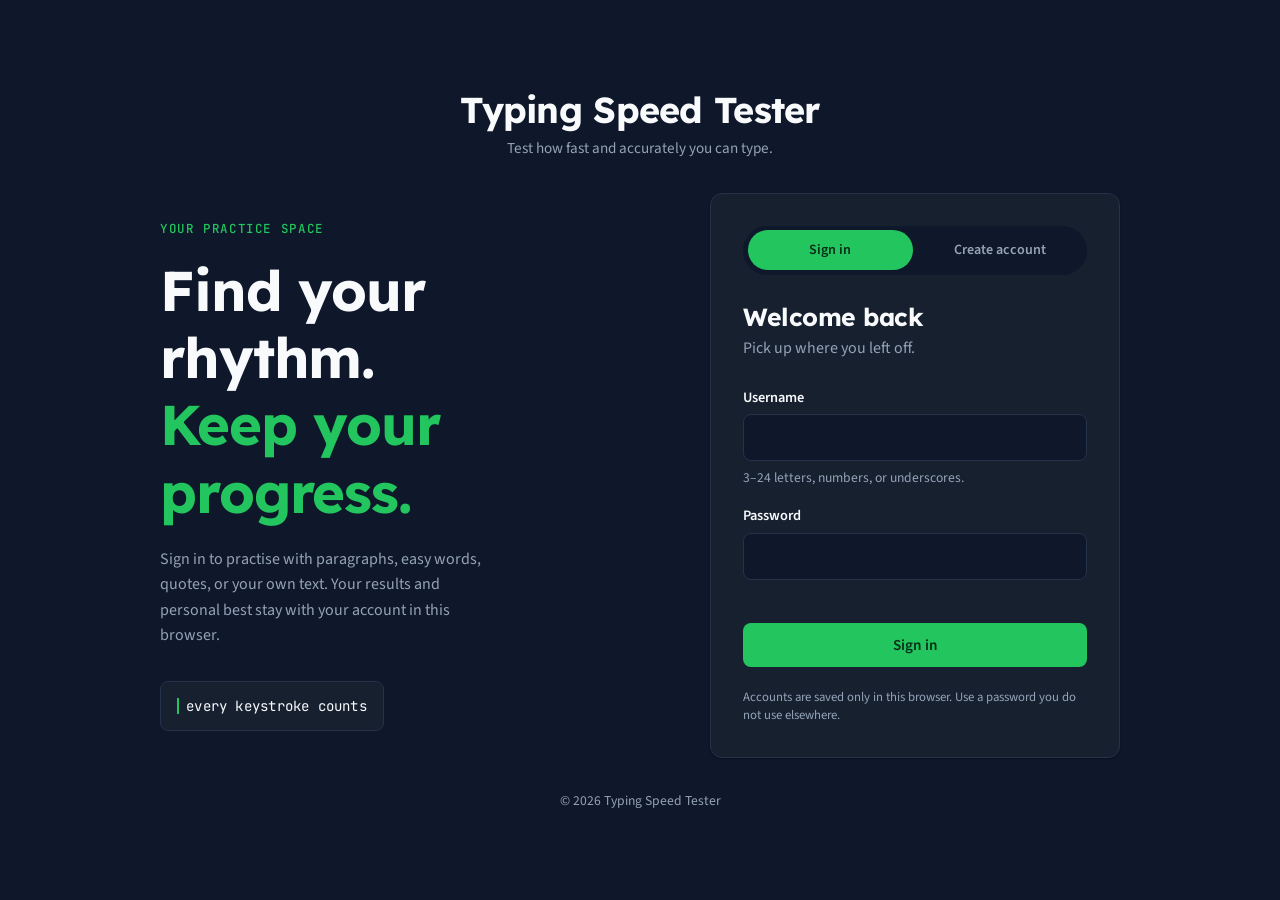
==== commit 1503e12f: "Revert "SignIn" This reverts commit c8fa964e07d93e6f48f7e98982aa73419e6315fc." ====
--- a/index.html
+++ b/index.html
@@ -42,7 +42,6 @@
     <button id="reset-scores-btn" class="link-btn">Reset high scores</button>
   </footer>
 
-  <script src="signin-modal.js"></script>
   <script src="auth.js"></script>
   <script src="script.js"></script>
 </body>
--- a/style.css
+++ b/style.css
@@ -137,10 +137,8 @@
   font-size: 0.95rem;
 }
 
-/* Keep protected pages out of view until the local session is checked.
-   The header and the sign-in modal overlay are always visible so the
-   user can see the "Sign in" button and interact with the modal. */
-body:not(.auth-ready):not(.login-page) > *:not(header):not(#signin-modal-overlay) {
+/* Keep protected pages out of view until the local session is checked. */
+body:not(.auth-ready):not(.login-page) > * {
   visibility: hidden;
 }
 
@@ -926,255 +924,6 @@
   }
 }
 
-/* ---------- 11. Sign-in modal ------------------------------------------ */
-
-#signin-modal-overlay {
-  position: fixed;
-  inset: 0;
-  z-index: 9999;
-  display: flex;
-  align-items: center;
-  justify-content: center;
-  padding: var(--space-2);
-  opacity: 0;
-  pointer-events: none;
-  transition: opacity 0.25s ease;
-}
-
-#signin-modal-overlay.sm-visible {
-  opacity: 1;
-  pointer-events: auto;
-}
-
-.sm-backdrop {
-  position: absolute;
-  inset: 0;
-  background: rgba(9, 14, 27, 0.75);
-  backdrop-filter: blur(6px);
-  -webkit-backdrop-filter: blur(6px);
-}
-
-.sm-card {
-  position: relative;
-  z-index: 1;
-  width: 100%;
-  max-width: 420px;
-  background: var(--surface);
-  border: 1px solid var(--border);
-  border-radius: calc(var(--radius) + 4px);
-  padding: clamp(1.5rem, 5vw, 2.25rem);
-  box-shadow:
-    0 0 0 1px rgba(34, 197, 94, 0.06),
-    0 24px 60px rgba(0, 0, 0, 0.55);
-  transform: translateY(18px) scale(0.97);
-  transition: transform 0.3s cubic-bezier(0.34, 1.2, 0.64, 1), opacity 0.25s ease;
-}
-
-#signin-modal-overlay.sm-visible .sm-card {
-  transform: translateY(0) scale(1);
-}
-
-.sm-close {
-  position: absolute;
-  top: 1rem;
-  right: 1rem;
-  width: 32px;
-  height: 32px;
-  border: 1px solid var(--border);
-  border-radius: 50%;
-  background: var(--surface-raised);
-  color: var(--muted);
-  font-size: 0.85rem;
-  cursor: pointer;
-  display: flex;
-  align-items: center;
-  justify-content: center;
-  line-height: 1;
-  transition: color 0.2s, border-color 0.2s;
-}
-
-.sm-close:hover {
-  color: var(--text);
-  border-color: var(--accent);
-}
-
-.sm-eyebrow {
-  color: var(--accent);
-  font-family: var(--font-mono);
-  font-size: 0.72rem;
-  font-weight: 500;
-  letter-spacing: 0.13em;
-  margin: 0 0 0.5rem;
-}
-
-.sm-heading {
-  margin: 0 0 1.4rem;
-  font-size: 1.55rem;
-  font-family: var(--font-heading);
-  letter-spacing: -0.02em;
-}
-
-.sm-tabs {
-  display: flex;
-  gap: 0.3rem;
-  padding: 0.3rem;
-  border-radius: 999px;
-  background: var(--bg);
-  margin-bottom: 1.3rem;
-}
-
-.sm-tab {
-  flex: 1;
-  border: 0;
-  border-radius: 999px;
-  padding: 0.5rem 0.6rem;
-  min-height: 40px;
-  background: transparent;
-  color: var(--muted);
-  font: 600 0.88rem var(--font-body);
-  cursor: pointer;
-  transition: color 0.2s, background 0.2s;
-}
-
-.sm-tab.active {
-  color: var(--on-accent);
-  background: var(--accent);
-}
-
-.sm-support {
-  color: var(--muted);
-  margin: 0 0 1.3rem;
-  font-size: 0.9rem;
-}
-
-#sm-form {
-  display: flex;
-  flex-direction: column;
-}
-
-.sm-label {
-  font-size: 0.88rem;
-  font-weight: 600;
-  margin-bottom: 0.35rem;
-}
-
-.sm-input {
-  width: 100%;
-  min-height: 44px;
-  border: 1px solid var(--border);
-  border-radius: var(--radius-sm);
-  padding: 0.6rem 0.85rem;
-  background: var(--bg);
-  color: var(--text);
-  font: inherit;
-  transition: border-color 0.2s;
-  margin-bottom: 0.6rem;
-}
-
-.sm-input:focus {
-  outline: none;
-  border-color: var(--accent);
-  box-shadow: 0 0 0 3px rgba(34, 197, 94, 0.15);
-}
-
-.sm-input::placeholder {
-  color: var(--muted);
-  opacity: 0.6;
-}
-
-.sm-pw-wrap {
-  position: relative;
-}
-
-.sm-pw-wrap .sm-input {
-  padding-right: 2.8rem;
-}
-
-.sm-pw-toggle {
-  position: absolute;
-  right: 0.7rem;
-  top: 50%;
-  transform: translateY(-60%);
-  background: none;
-  border: none;
-  color: var(--muted);
-  cursor: pointer;
-  padding: 0.2rem;
-  display: flex;
-  align-items: center;
-  transition: color 0.2s;
-}
-
-.sm-pw-toggle:hover { color: var(--text); }
-
-.sm-hint {
-  margin: 0 0 1rem;
-  font-size: 0.8rem;
-  color: var(--muted);
-}
-
-#sm-confirm-wrap {
-  display: flex;
-  flex-direction: column;
-}
-
-.sm-message {
-  min-height: 1.4rem;
-  color: var(--error);
-  font-size: 0.85rem;
-  margin: 0 0 0.5rem;
-}
-
-.sm-submit {
-  min-height: 46px;
-  border: 0;
-  border-radius: var(--radius-sm);
-  background: var(--accent);
-  color: var(--on-accent);
-  font: 600 1rem var(--font-body);
-  cursor: pointer;
-  letter-spacing: 0.01em;
-  transition: background 0.2s, transform 0.1s;
-}
-
-.sm-submit:hover { background: var(--accent-strong); }
-.sm-submit:active { transform: scale(0.98); }
-.sm-submit:disabled { opacity: 0.6; cursor: wait; }
-
-.sm-note {
-  color: var(--muted);
-  font-size: 0.78rem;
-  margin: 1.2rem 0 0;
-  line-height: 1.5;
-  text-align: center;
-}
-
-/* Sign-in trigger button shown in header when the user is NOT logged in */
-.signin-trigger-btn {
-  display: inline-flex;
-  align-items: center;
-  gap: 0.4rem;
-  background: var(--accent);
-  border: none;
-  border-radius: var(--radius-sm);
-  color: var(--on-accent);
-  font: 600 0.85rem var(--font-body);
-  padding: 0.45rem 1rem;
-  cursor: pointer;
-  transition: background 0.2s, transform 0.15s;
-  white-space: nowrap;
-}
-
-.signin-trigger-btn:hover {
-  background: var(--accent-strong);
-  transform: translateY(-1px);
-}
-
-.signin-trigger-btn svg {
-  width: 15px;
-  height: 15px;
-}
-
 /* Users who prefer less motion get no animations. */
 @media (prefers-reduced-motion: reduce) {
   *,
